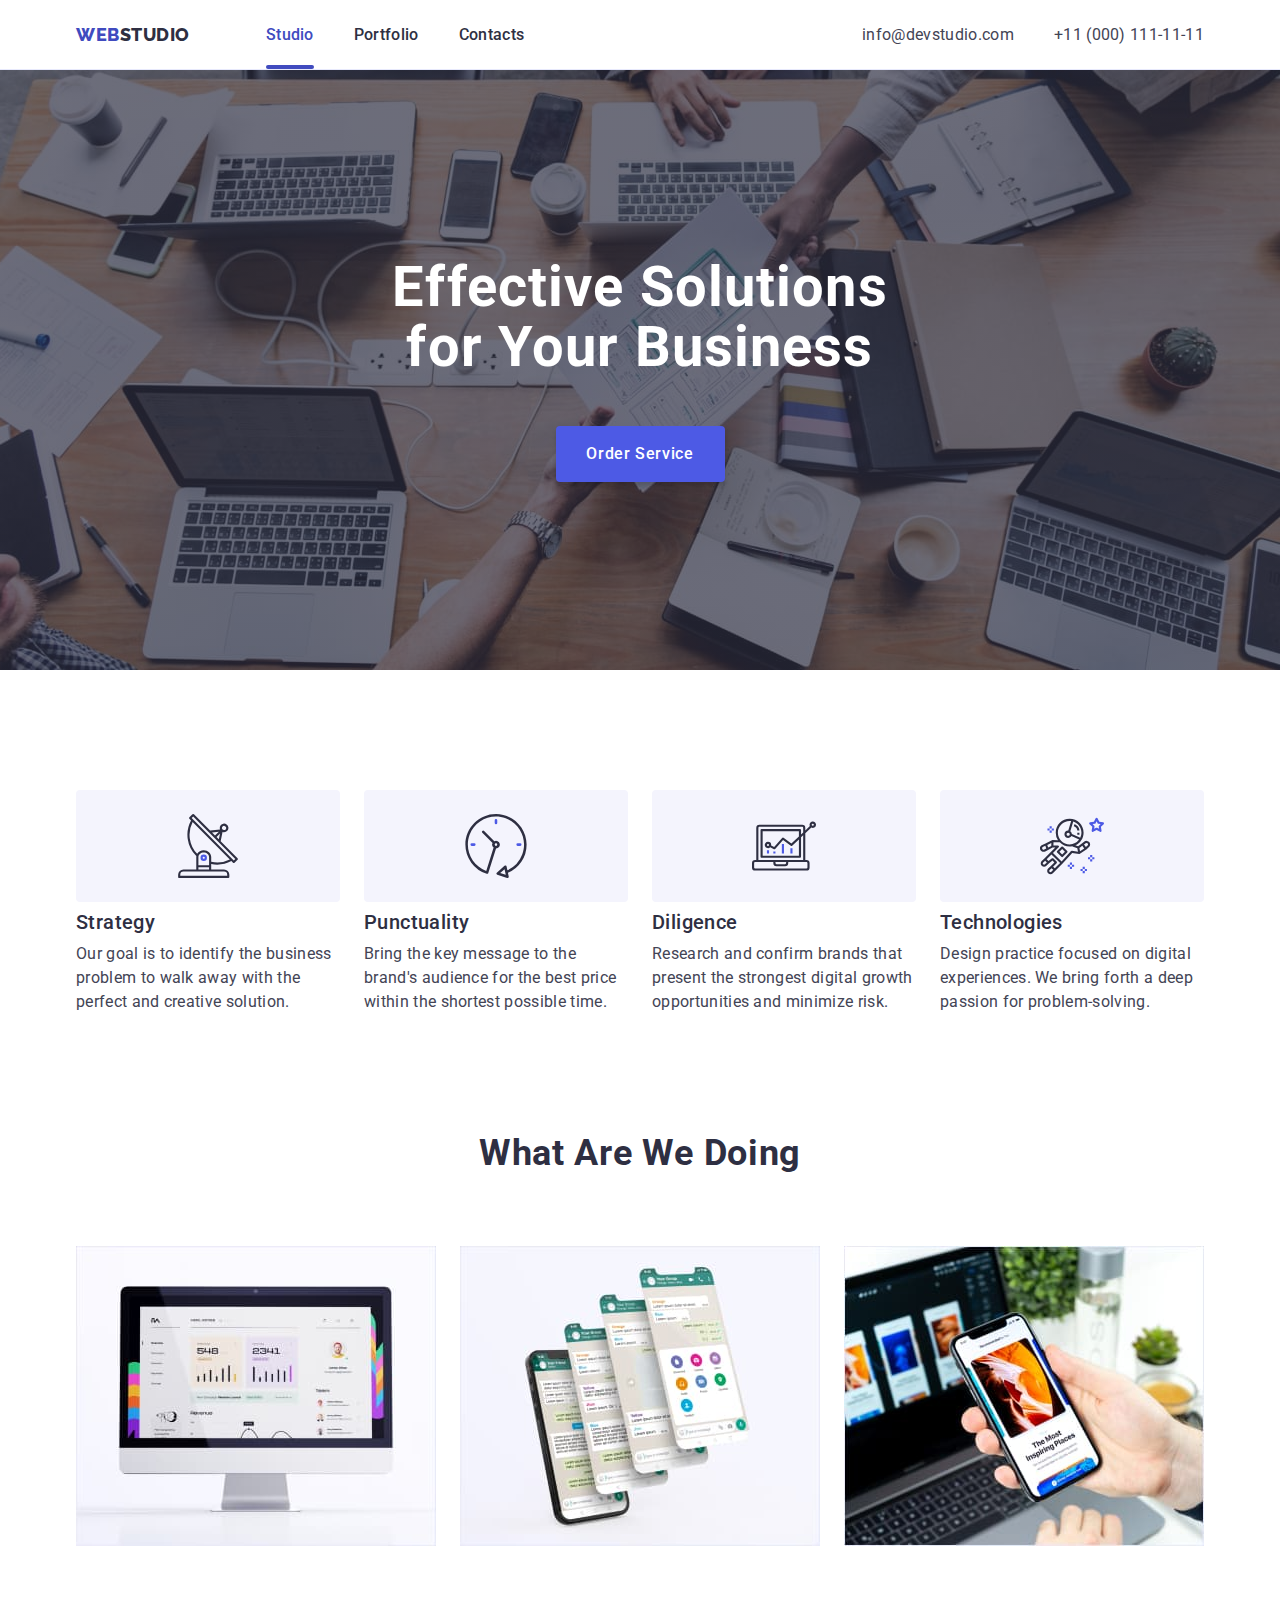
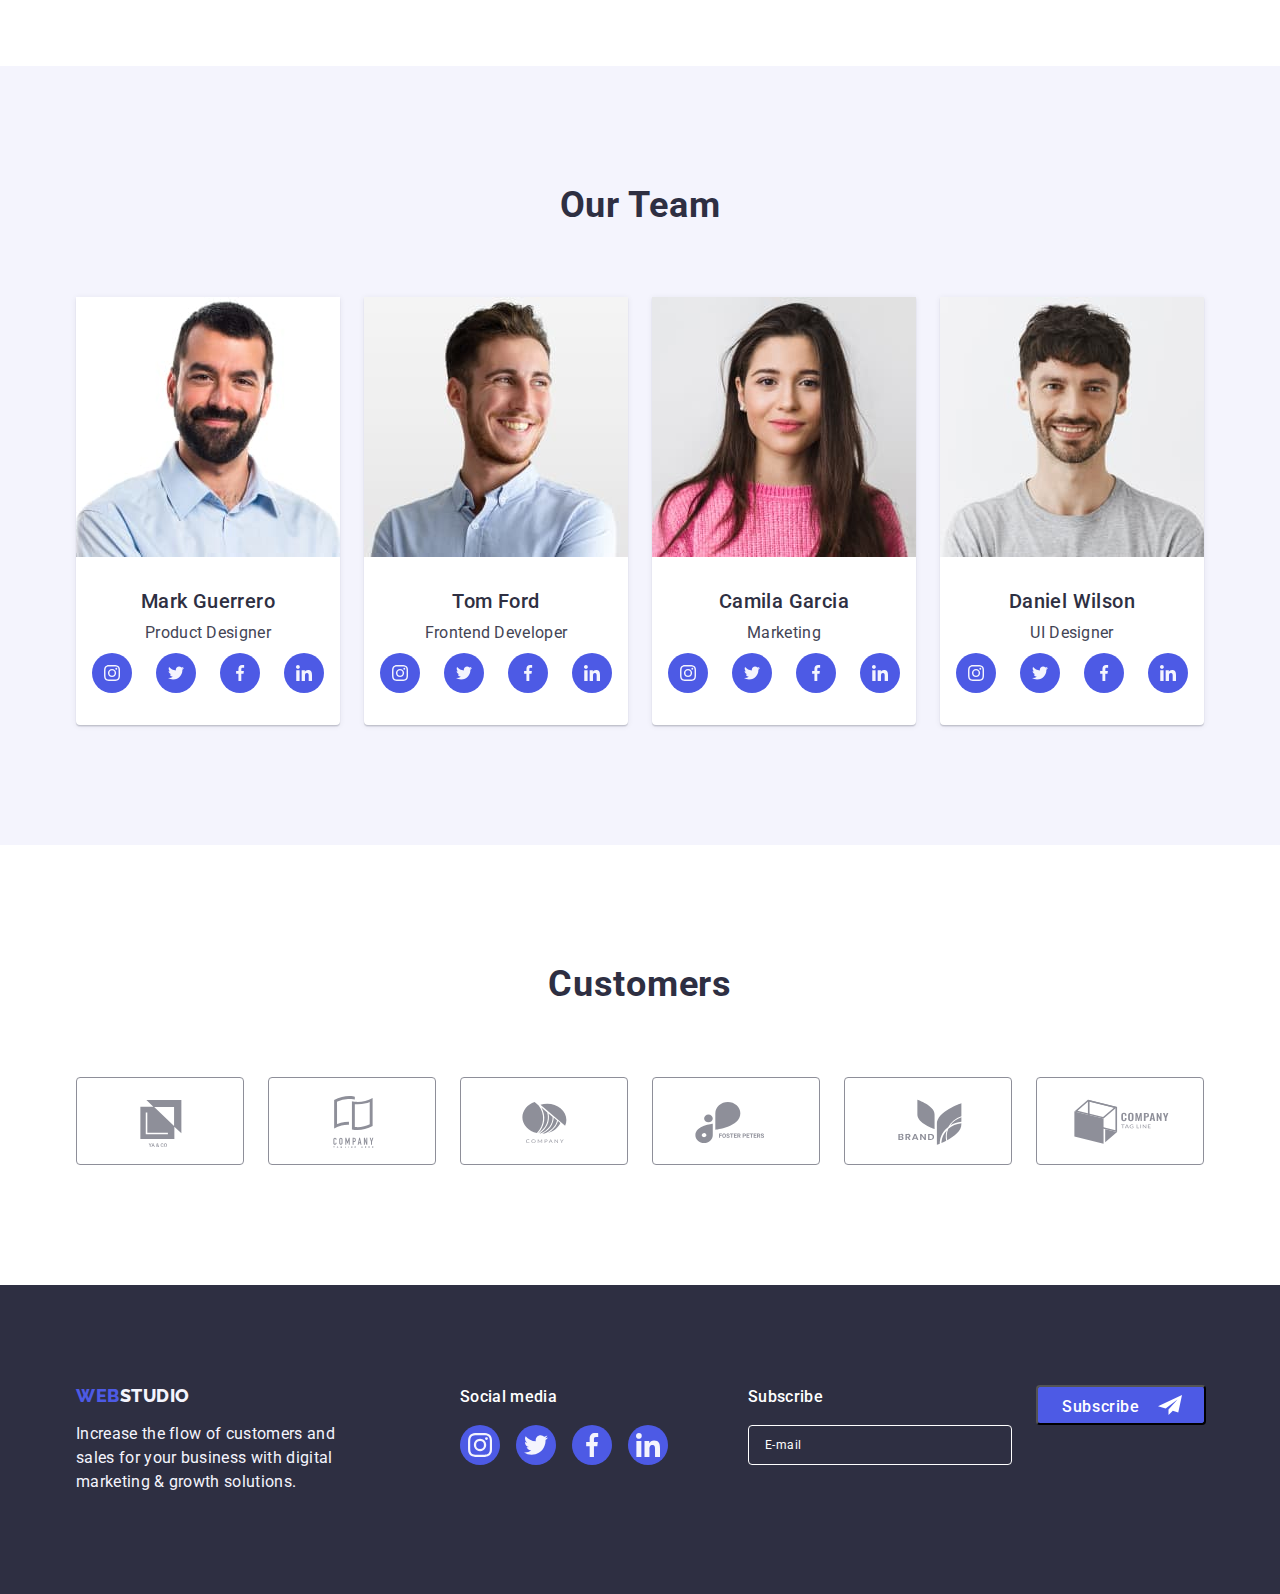
==== index.html @ 22416937 "first" ====
<!DOCTYPE html>
<html lang="en">
  <head>
    <meta charset="UTF-8" />
    <meta http-equiv="X-UA-Compatible" content="IE=edge" />
    <meta name="viewport" content="width=device-width, initial-scale=1.0" />
    <title>WEBSTUDIO</title>
    <link rel="preconnect" href="https://fonts.googleapis.com" />
    <link rel="preconnect" href="https://fonts.gstatic.com" crossorigin />
    <link
      rel="stylesheet"
      href="https://cdnjs.cloudflare.com/ajax/libs/modern-normalize/1.1.0/modern-normalize.min.css"
    />
    <link
      href="https://fonts.googleapis.com/css2?family=Raleway:wght@800&family=Roboto:wght@400;500;700&display=swap"
      rel="stylesheet"
    />
    <link rel="stylesheet" href="./css/styles.css" />
  </head>

  <body>
    <!--------- ХЕДЕР------- -->
    <header class="page-header">
      <div class="container page-header-container">
        <nav class="header-nav">
          <a class="logo link" href="./index.html">Web<span class="logo-fill">Studio</span></a>

          <ul class="nav-list list">
            <li>
              <a class="link-nav link use" href="./index.html">Studio</a>
            </li>
            <li><a class="link-nav link" href="./portfolio.html">Portfolio</a></li>
            <li><a class="link-nav link" href="">Contacts</a></li>
          </ul>
        </nav>
        <address class="phone-and-mail">
          <ul class="list-adress list">
            <li>
              <a class="link-adres link" href="mailto:info@devstudio.com">info@devstudio.com</a>
            </li>
            <li><a class="link-adres link" href="tel:+110001111111">+11 (000) 111-11-11</a></li>
          </ul>
        </address>
      </div>
    </header>
    <!--------- МЕІН------- -->
    <main>
      <!--------- SECTION-1------- -->
      <section class="section-one">
        <div class="container section-one-container">
          <h1 class="name-of-page">Effective Solutions for Your Business</h1>
          <button class="order-servise-btn" type="button" data-modal-open>Order Service</button>
        </div>
      </section>
      <!--------- SECTION-2------- -->
      <section class="section section-two">
        <div class="container section-two-container">
          <h2 class="visually-hidden">Description</h2>
          <ul class="description-list list">
            <li class="description-list-item">
              <div class="icon-bakcround">
                <svg class="icon" width="64" height="64">
                  <use href="./images/icons.svg#icon-antenna"></use>
                </svg>
              </div>
              <h3 class="description-name">Strategy</h3>
              <p class="description-name-p">
                Our goal is to identify the business problem to walk away with the perfect and
                creative solution.
              </p>
            </li>
            <li class="description-list-item">
              <div class="icon-bakcround">
                <svg class="icon" width="64" height="64">
                  <use href="./images/icons.svg#icon-clock"></use>
                </svg>
              </div>
              <h3 class="description-name">Punctuality</h3>
              <p class="description-name-p">
                Bring the key message to the brand's audience for the best price within the shortest
                possible time.
              </p>
            </li>
            <li class="description-list-item">
              <div class="icon-bakcround">
                <svg class="icon" width="64" height="64">
                  <use href="./images/icons.svg#icon-diagram"></use>
                </svg>
              </div>
              <h3 class="description-name">Diligence</h3>
              <p class="description-name-p">
                Research and confirm brands that present the strongest digital growth opportunities
                and minimize risk.
              </p>
            </li>
            <li class="description-list-item">
              <div class="icon-bakcround">
                <svg class="icon" width="64" height="64">
                  <use href="./images/icons.svg#icon-astronaut"></use>
                </svg>
              </div>
              <h3 class="description-name">Technologies</h3>
              <p class="description-name-p">
                Design practice focused on digital experiences. We bring forth a deep passion for
                problem-solving.
              </p>
            </li>
          </ul>
        </div>
      </section>
      <!--------- SECTION-3------- -->
      <section class="section-three">
        <div class="container section-three-container">
          <h2 class="name-section">What are we doing</h2>
          <ul class="doing-list list">
            <li class="doing-list-item">
              <img
                src="./images/img_section2/macbook.jpg"
                alt="macbook with diagram"
                width="360"
                height="300"
              />
            </li>
            <li class="doing-list-item">
              <img
                src="./images/img_section2/screens.jpg"
                alt="many screens of phone"
                width="360"
                height="300"
              />
            </li>
            <li class="doing-list-item">
              <img
                src="./images/img_section2/phone_notebook.jpg"
                alt="phone_notebook"
                width="360"
                height="300"
              />
            </li>
          </ul>
        </div>
      </section>
      <!--------- SECTION-4------- -->
      <section class="section-four section">
        <div class="container section-four-container">
          <h2 class="name-section">Our Team</h2>

          <ul class="team-list list">
            <li class="name-of-team">
              <img
                class="team-photo"
                src="./images/img_section3/mark_guerrero.jpg"
                alt="photo of mark guerrero"
                width="264"
                height="260"
              />
              <div class="description-of-team">
                <h3 class="description-name">Mark Guerrero</h3>
                <p class="description-name-p job">Product Designer</p>
                <ul class="list list-soc-network">
                  <li class="social-list">
                    <a href="" class="backround-soc-icon">
                      <svg
                        class="icon-soc-network"
                        width="16"
                        height="16"
                        aria-label="instagram-icon"
                      >
                        <use href="./images/icons.svg#icon-instagram"></use>
                      </svg>
                    </a>
                  </li>
                  <li class="social-list">
                    <a href="" class="backround-soc-icon"
                      ><svg
                        class="icon-soc-network"
                        width="16"
                        height="16"
                        aria-label="twiter-icon"
                      >
                        <use href="./images/icons.svg#icon-twitter"></use>
                      </svg>
                    </a>
                  </li>
                  <li class="social-list">
                    <a href="" class="backround-soc-icon"
                      ><svg
                        class="icon-soc-network"
                        width="16"
                        height="16"
                        aria-label="facebok-icon"
                      >
                        <use href="./images/icons.svg#icon-facebook"></use>
                      </svg>
                    </a>
                  </li>
                  <li class="social-list">
                    <a href="" class="backround-soc-icon"
                      ><svg
                        class="icon-soc-network"
                        width="16"
                        height="16"
                        aria-label="linkedin-icon"
                      >
                        <use href="./images/icons.svg#icon-linkedin"></use>
                      </svg>
                    </a>
                  </li>
                </ul>
              </div>
            </li>
            <li class="name-of-team">
              <img
                class="team-photo"
                src="./images/img_section3/tom_ford.jpg"
                alt="photo of tom ford"
                width="264"
                height="260"
              />
              <div class="description-of-team">
                <h3 class="description-name">Tom Ford</h3>
                <p class="description-name-p job">Frontend Developer</p>
                <ul class="list list-soc-network">
                  <li class="social-list">
                    <a href="" class="backround-soc-icon">
                      <svg
                        class="icon-soc-network"
                        width="16"
                        height="16"
                        aria-label="instagram-icon"
                      >
                        <use href="./images/icons.svg#icon-instagram"></use>
                      </svg>
                    </a>
                  </li>
                  <li class="social-list">
                    <a href="" class="backround-soc-icon"
                      ><svg
                        class="icon-soc-network"
                        width="16"
                        height="16"
                        aria-label="twiter-icon"
                      >
                        <use href="./images/icons.svg#icon-twitter"></use>
                      </svg>
                    </a>
                  </li>
                  <li class="social-list">
                    <a href="" class="backround-soc-icon"
                      ><svg
                        class="icon-soc-network"
                        width="16"
                        height="16"
                        aria-label="facebok-icon"
                      >
                        <use href="./images/icons.svg#icon-facebook"></use>
                      </svg>
                    </a>
                  </li>
                  <li class="social-list">
                    <a href="" class="backround-soc-icon"
                      ><svg
                        class="icon-soc-network"
                        width="16"
                        height="16"
                        aria-label="linkedin-icon"
                      >
                        <use href="./images/icons.svg#icon-linkedin"></use>
                      </svg>
                    </a>
                  </li>
                </ul>
              </div>
            </li>
            <li class="name-of-team">
              <img
                class="team-photo"
                src="./images/img_section3/camila_garcia.jpg"
                alt="photo of camila garcia"
                width="264"
                height="260"
              />
              <div class="description-of-team">
                <h3 class="description-name">Camila Garcia</h3>
                <p class="description-name-p job">Marketing</p>
                <ul class="list list-soc-network">
                  <li class="social-list">
                    <a href="" class="backround-soc-icon">
                      <svg
                        class="icon-soc-network"
                        width="16"
                        height="16"
                        aria-label="instagram-icon"
                      >
                        <use href="./images/icons.svg#icon-instagram"></use>
                      </svg>
                    </a>
                  </li>
                  <li class="social-list">
                    <a href="" class="backround-soc-icon"
                      ><svg
                        class="icon-soc-network"
                        width="16"
                        height="16"
                        aria-label="twiter-icon"
                      >
                        <use href="./images/icons.svg#icon-twitter"></use>
                      </svg>
                    </a>
                  </li>
                  <li class="social-list">
                    <a href="" class="backround-soc-icon"
                      ><svg
                        class="icon-soc-network"
                        width="16"
                        height="16"
                        aria-label="facebok-icon"
                      >
                        <use href="./images/icons.svg#icon-facebook"></use>
                      </svg>
                    </a>
                  </li>
                  <li class="social-list">
                    <a href="" class="backround-soc-icon"
                      ><svg
                        class="icon-soc-network"
                        width="16"
                        height="16"
                        aria-label="linkedin-icon"
                      >
                        <use href="./images/icons.svg#icon-linkedin"></use>
                      </svg>
                    </a>
                  </li>
                </ul>
              </div>
            </li>
            <li class="name-of-team">
              <img
                class="team-photo"
                src="./images/img_section3/daniel_wilson.jpg"
                alt="photo of daniel wilson"
                width="264"
                height="260"
              />
              <div class="description-of-team">
                <h3 class="description-name">Daniel Wilson</h3>
                <p class="description-name-p job">UI Designer</p>
                <ul class="list list-soc-network">
                  <li class="social-list">
                    <a href="" class="backround-soc-icon">
                      <svg
                        class="icon-soc-network"
                        width="16"
                        height="16"
                        aria-label="instagram-icon"
                      >
                        <use href="./images/icons.svg#icon-instagram"></use>
                      </svg>
                    </a>
                  </li>
                  <li class="social-list">
                    <a href="" class="backround-soc-icon"
                      ><svg
                        class="icon-soc-network"
                        width="16"
                        height="16"
                        aria-label="twiter-icon"
                      >
                        <use href="./images/icons.svg#icon-twitter"></use>
                      </svg>
                    </a>
                  </li>
                  <li class="social-list">
                    <a href="" class="backround-soc-icon"
                      ><svg
                        class="icon-soc-network"
                        width="16"
                        height="16"
                        aria-label="facebok-icon"
                      >
                        <use href="./images/icons.svg#icon-facebook"></use>
                      </svg>
                    </a>
                  </li>
                  <li class="social-list">
                    <a href="" class="backround-soc-icon"
                      ><svg
                        class="icon-soc-network"
                        width="16"
                        height="16"
                        aria-label="linkedin-icon"
                      >
                        <use href="./images/icons.svg#icon-linkedin"></use>
                      </svg>
                    </a>
                  </li>
                </ul>
              </div>
            </li>
          </ul>
        </div>
      </section>
      <!--------- SECTION-5------- -->
      <section class="section-five section">
        <div class="container section-five-container">
          <h2 class="name-section">Customers</h2>
          <ul class="customers-list list">
            <li class="customers-item">
              <a href="" class="customers-link">
                <svg class="customers-icon" width="104" height="56" aria-label="YACO-icon">
                  <use href="./images/icons.svg#icon-yaco"></use>
                </svg>
              </a>
            </li>
            <li class="customers-item">
              <a href="" class="customers-link">
                <svg class="customers-icon" width="104" height="56" aria-label="company-icon">
                  <use href="./images/icons.svg#icon-company"></use>
                </svg>
              </a>
            </li>
            <li class="customers-item">
              <a href="" class="customers-link">
                <svg class="customers-icon" width="104" height="56" aria-label="company-icon">
                  <use href="./images/icons.svg#icon-company-2"></use>
                </svg>
              </a>
            </li>
            <li class="customers-item">
              <a href="" class="customers-link">
                <svg class="customers-icon" width="104" height="56" aria-label="foster-peters-icon">
                  <use href="./images/icons.svg#icon-foster-peters"></use>
                </svg>
              </a>
            </li>
            <li class="customers-item">
              <a href="" class="customers-link">
                <svg class="customers-icon" width="104" height="56" aria-label="brand-icon">
                  <use href="./images/icons.svg#icon-brand"></use>
                </svg>
              </a>
            </li>
            <li class="customers-item">
              <a href="" class="customers-link">
                <svg class="customers-icon" width="104" height="56" aria-label="company-icon">
                  <use href="./images/icons.svg#icon-company-3"></use>
                </svg>
              </a>
            </li>
          </ul>
        </div>
      </section>
    </main>
    <!--------- FOOTER------- -->
    <footer class="decorate-footer">
      <div class="container container-footer">
        <div class="Paragraph-logo">
          <a class="logo-white link" href="./index.html"
            >Web<span class="logo-fill-white">Studio</span></a
          >

          <p class="description-name-p-light">
            Increase the flow of customers and sales for your business with digital marketing &
            growth solutions.
          </p>
        </div>
        <div class="social-media">
          <p class="description-name-p-light-soc">Social media</p>
          <ul class="list-soc-network-footer list">
            <li class="social-list-footer">
              <a href="" class="backround-soc-icon-footer">
                <svg
                  class="icon-soc-network-footer"
                  width="24"
                  height="24"
                  aria-label="instagram-icon"
                >
                  <use href="./images/icons.svg#icon-instagram"></use>
                </svg>
              </a>
            </li>
            <li class="social-list-footer">
              <a href="" class="backround-soc-icon-footer"
                ><svg
                  class="icon-soc-network-footer"
                  width="24"
                  height="24"
                  aria-label="twiter-icon"
                >
                  <use href="./images/icons.svg#icon-twitter"></use>
                </svg>
              </a>
            </li>
            <li class="social-list-footer">
              <a href="" class="backround-soc-icon-footer"
                ><svg
                  class="icon-soc-network-footer"
                  width="24"
                  height="24"
                  aria-label="facebok-icon"
                >
                  <use href="./images/icons.svg#icon-facebook"></use>
                </svg>
              </a>
            </li>
            <li class="social-list-footer">
              <a href="" class="backround-soc-icon-footer"
                ><svg
                  class="icon-soc-network-footer"
                  width="24"
                  height="24"
                  aria-label="linkedin-icon"
                >
                  <use href="./images/icons.svg#icon-linkedin"></use>
                </svg>
              </a>
            </li>
          </ul>
        </div>
        <form class="footer-form">
          <label class="footer-form-label">
            <span class="footer-form-desc">Subscribe</span>
            <input
              class="footer-form-input"
              type="email"
              name="email"
              placeholder="E-mail"
              required
            />
          </label>
          <div class="button-footer-icon-wrapper">
            <button class="footer-form-button">Subscribe</button>
            <svg class="icon-footer-button" width="24" height="24">
              <use href="./images/icons.svg#icon-telegram"></use>
            </svg>
          </div>
        </form>
      </div>
    </footer>
    <!--------- MODAL------- -->
    <div class="backdrop is-hidden" data-modal>
      <div class="modal">
        <button type="button" class="modal-close-btn" data-modal-close>
          <svg class="modal-close-icon" width="8" height="8">
            <use href="./images/icons.svg#icon-close-i"></use>
          </svg>
        </button>
        <form class="modal-contact-form">
          <fieldset class="modal-fieldset">
            <legend class="name-of-modal">Leave your contacts and we will call you back</legend>
            <label class="contact-form-field-wrapper">
              <span class="contact-form-field-desc">Name</span>
              <span class="contact-form-input-wrapper">
                <input
                  class="contact-form-field-input"
                  type="text"
                  name="user_name"
                  pattern="[a-zA-Zа-яА-ЯіІїЇґҐєЄ']+"
                  required
                />
                <svg class="modal-input-icon" width="18" height="18" aria-label="person-icon">
                  <use href="./images/icons.svg#icon-person"></use>
                </svg>
              </span>
            </label>
            <label class="contact-form-field-wrapper">
              <span class="contact-form-field-desc">Phone</span>
              <span class="contact-form-input-wrapper">
                <input
                  class="contact-form-field-input"
                  type="user_tel"
                  name="tel"
                  required
                  pattern="[0-9]{3}-[0-9]{3}-[0-9]{2}-[0-9]{2}"
                  title="xxx-xxx-xx-xx"
                />
                <svg class="modal-input-icon" width="18" height="24" aria-label="phone-icon">
                  <use href="./images/icons.svg#icon-phone"></use>
                </svg>
              </span>
            </label>
            <label class="contact-form-field-wrapper">
              <span class="contact-form-field-desc">Email</span>
              <span class="contact-form-input-wrapper">
                <input class="contact-form-field-input" type="email" name="email" required />
                <svg class="modal-input-icon" width="18" height="24" aria-label="email-icon">
                  <use href="./images/icons.svg#icon-email"></use>
                </svg>
              </span>
            </label>
            <label class="contact-form-field-wrapper">
              <span class="contact-form-field-desc">Comment</span>

              <textarea
                name="user_comment"
                class="contact-form-message"
                placeholder="Text input"
              ></textarea>
            </label>
            <label class="contact-form-checkbox-wrapper">
              <input type="checkbox" class="contact-form-checkbox" name="user_policy" required />
              <svg
                class="contact-form-own-checkbox"
                width="16"
                height="16
              "
              >
                <use
                  class="contact-form-checkmark-icon"
                  href="./images/icons.svg#icon-Vector"
                ></use>
              </svg>
              <span class="privat-policy"
                >I accept the terms and conditions of the <a href="">Privacy Policy</a></span
              >
            </label>
            <button class="contact-form-submit">Send</button>
          </fieldset>
        </form>
      </div>
    </div>
    <script src="./js/modal.js"></script>
  </body>
</html>
---- css/styles.css ----
:root {
  --text-fill-color: #2e2f42;
  --background-color: #2e2f42;
  --background-img-color: #e7e9fc;
  --text-fill-color-slate: #434455;
  --logo-fill-color: #4d5ae5;
  --backround-white-color: #ffffff;
  --focus-nav-ccolor: #404bbf;
  --backround-section-color: #f4f4fd;
  --border-btn-color: #e7e9fc;
  --icons-customers-color: #8e8f99;
  --transition-duration-and-func: 250ms cubic-bezier(0.4, 0, 0.2, 1);
}
/*Загальні властивості*/
body {
  font-family: 'Roboto', sans-serif;
  color: var(--text-fill-color-slate);
  background-color: var(--backround-white-color);
}
.list {
  list-style: none;
}

.link {
  text-decoration: none;
}

button {
  cursor: pointer;
}
h1,
h2,
h3,
h4,
p {
  margin-top: 0;
  margin-bottom: 0;
}
ul,
ol {
  margin-top: 0;
  margin-bottom: 0;
  padding-left: 0;
}
img {
  display: block;
  max-width: 100%;
  height: auto;
}

.container {
  width: 1158px;
  margin: 0 auto;
  padding: 0 15px;
}
.section {
  padding-top: 120px;
  padding-bottom: 120px;
}
/*Хедер*/

.page-header {
  border-bottom: 1px solid var(--background-img-color);
  box-shadow: 0px 2px 1px rgba(46, 47, 66, 0.08), 0px 1px 1px rgba(46, 47, 66, 0.16),
    0px 1px 6px rgba(46, 47, 66, 0.08);
}
.page-header-container {
  display: flex;
  align-items: center;
}
.list-adress {
  display: flex;
  gap: 40px;
}
.header-nav {
  display: flex;
  align-items: center;
}
.nav-list {
  display: flex;
  gap: 40px;
}
.logo-fill {
  color: var(--text-fill-color);
}
.logo {
  text-decoration: none;
  font-family: 'Raleway', sans-serif;
  font-weight: 800;
  font-size: 18px;
  line-height: 1.17;
  letter-spacing: 0.03em;
  text-transform: uppercase;
  color: #404bbf;
  margin-right: 76px;
  padding-top: 24px;
  padding-bottom: 24px;
}
.link-nav {
  position: relative;
  font-style: normal;
  font-weight: 500;
  font-size: 16px;
  line-height: 1.5;
  letter-spacing: 0.02em;
  color: var(--text-fill-color);
  padding: 24px 0;
  transition: color var(--transition-duration-and-func);
}

.link-nav:hover,
.link-nav:focus {
  color: var(--focus-nav-ccolor);

  /*text-decoration: underline;*/
}
.use {
  color: var(--focus-nav-ccolor);
}
.use::after {
  content: '';
  position: absolute;
  left: 0;
  bottom: -1px;
  display: flex;
  background-color: #404bbf;
  width: 100%;
  height: 4px;
  border-radius: 2px;
}

.link-adres {
  font-size: 16px;
  line-height: 1.5;
  letter-spacing: 0.02em;
  color: var(--text-fill-color-slate);
  transition: color var(--transition-duration-and-func);
}
.link-adres:hover,
.link-adres:focus {
  color: var(--focus-nav-ccolor);
}
.phone-and-mail {
  font-style: normal;
  margin-left: auto;
}

/*SECTION-1*/
.order-servise-btn {
  min-width: 169px;
  padding: 16px 28px;
  box-shadow: 0px 4px 4px rgba(0, 0, 0, 0.15);
  border-radius: 4px;
  font-family: 'Roboto', sans-serif;
  font-style: normal;
  font-weight: 500;
  font-size: 16px;
  line-height: 1.5;
  letter-spacing: 0.04em;
  color: var(--backround-white-color);
  background-color: var(--logo-fill-color);
  display: block;
  margin: auto;

  height: 56px;
  border: none;
  transition: background-color var(--transition-duration-and-func);
}

.section-one {
  background-image: linear-gradient(rgba(46, 47, 66, 0.7), rgba(46, 47, 66, 0.7)),
    url(../images/img_section1/people-office.jpg);
  background-size: cover;
  background-repeat: no-repeat;
  background-position: center;

  max-width: 1440px;
  margin-left: auto;
  margin-right: auto;
  height: 600px;
  background-color: var(--background-color);
  padding: 188px 0;
}
.name-of-page {
  max-width: 496px;
  height: 120px;
  font-weight: 700;
  font-size: 56px;
  line-height: 1.07;
  text-align: center;
  letter-spacing: 0.02em;
  color: var(--backround-white-color);
  margin-left: auto;
  margin-right: auto;
  margin-bottom: 48px;
}
.order-servise-btn:hover,
.order-servise-btn:focus {
  background-color: var(--focus-nav-ccolor);
}
.description-name {
  font-weight: 500;
  font-size: 20px;
  line-height: 1.2;
  letter-spacing: 0.02em;
  color: var(--text-fill-color);

  margin-bottom: 8px;
}
.description-name-p {
  font-size: 16px;
  line-height: 1.5;
  letter-spacing: 0.02em;
  color: var(--text-fill-color-slate);
}

/*SECTION-2*/
.description-list {
  display: flex;
  gap: 24px;
}
.description-list-item {
  width: calc((100% -72px) / 4);
}
.icon {
  margin: 24px 100px;
}
.icon-bakcround {
  background-color: var(--backround-section-color);
  height: 112px;
  margin-bottom: 8px;
  display: flex;
  align-items: center;
  justify-content: center;
  border-radius: 4px;
}

/*SECTION-3*/
.section-three {
  padding-bottom: 120px;
}

.doing-list {
  display: flex;
  gap: 24px;
}
.doing-list-item {
  flex-basis: calc((100% -46px) / 3);
}
.visually-hidden {
  position: absolute;
  width: 1px;
  height: 1px;
  margin: -1px;
  border: 0;
  padding: 0;
  white-space: nowrap;
  clip-path: inset(100%);
  clip: rect(0 0 0 0);
  overflow: hidden;
}

/*SECTION-4*/
.job {
  margin-bottom: 8px;
}

.team-list {
  display: flex;
  gap: 24px;
}
.section-four {
  background-color: var(--backround-section-color);
}
.name-of-team {
  background-color: var(--backround-white-color);
  flex-basis: calc((100% -72px) / 4);
  border-radius: 0px 0px 4px 4px;
  box-shadow: 0px 1px 6px rgba(46, 47, 66, 0.08), 0px 1px 1px rgba(46, 47, 66, 0.16),
    0px 2px 1px rgba(46, 47, 66, 0.08);
}

.name-section {
  font-weight: 700;
  font-size: 36px;
  line-height: 1.1;
  text-align: center;
  letter-spacing: 0.02em;
  text-transform: capitalize;
  color: var(--text-fill-color);
  margin-bottom: 72px;
}
.description-of-team {
  padding: 32px 0;
  text-align: center;
}

.description-name-p-light {
  width: 264px;
  height: 72px;
  font-size: 16px;
  line-height: 1.5;
  letter-spacing: 0.02em;
  color: var(--backround-section-color);
}
.list-soc-network {
  display: flex;
  justify-content: center;
  gap: 24px;
}
.backround-soc-icon {
  display: flex;
  justify-content: center;
  align-items: center;
  width: 100%;
  height: 100%;

  border-radius: 50%;
  background-color: var(--logo-fill-color);
  transition: background-color var(--transition-duration-and-func);
}
.social-list {
  width: 40px;
  height: 40px;
}
.backround-soc-icon:hover,
.backround-soc-icon:focus {
  background-color: var(--focus-nav-ccolor);
}
.icon-soc-network {
  fill: var(--backround-section-color);
}
/*SECTION-5*/
.customers-list {
  display: flex;
  justify-content: center;
  gap: 24px;
}
.customers-item {
  width: 168px;
  height: 88px;
}
.customers-link {
  display: flex;
  justify-content: center;
  align-items: center;
  width: 100%;
  height: 100%;
  border: 1px solid var(--icons-customers-color);
  border-radius: 4px;
  text-decoration: none;
  color: var(--icons-customers-color);
  transition: border-color var(--transition-duration-and-func),
    color var(--transition-duration-and-func);
}
.customers-icon {
  fill: currentColor;
}
.customers-link:hover,
.customers-link:focus {
  color: var(--focus-nav-ccolor);
  border: 1px solid var(--focus-nav-ccolor);
}
/*Footer*/

.decorate-footer {
  background-color: var(--background-color);
  padding: 100px 0;
}
.logo-white {
  text-decoration: none;
  font-family: 'Raleway', sans-serif;
  font-weight: 800;
  font-size: 18px;
  line-height: 1.17;
  letter-spacing: 0.03em;
  text-transform: uppercase;
  color: var(--logo-fill-color);
  display: inline-block;
  margin-bottom: 16px;
}
.logo-fill-white {
  color: var(--backround-section-color);
}
.container-footer {
  display: flex;
  align-items: baseline;
}
.description-name-p-light-soc {
  font-weight: 500;
  font-size: 16px;
  line-height: 1.5;
  letter-spacing: 0.02em;
  color: var(--backround-white-color);
  margin-bottom: 16px;
}
.list-soc-network-footer {
  display: flex;

  gap: 16px;
}
.social-media {
  margin-right: 80px;
}
.social-list-footer {
  width: 40px;
  height: 40px;
}
.backround-soc-icon-footer {
  display: flex;
  justify-content: center;
  align-items: center;
  width: 100%;
  height: 100%;
  background-color: var(--logo-fill-color);
  border-radius: 50%;
  transition: background-color var(--transition-duration-and-func);
}
.backround-soc-icon-footer:hover,
.backround-soc-icon-footer:focus {
  background-color: #31d0aa;
}
.Paragraph-logo {
  margin-right: 120px;
}
.icon-soc-network-footer {
  fill: var(--backround-section-color);
}
.footer-form {
  display: flex;
}
.footer-form-label {
  display: block;
  margin-right: 24px;
}
.footer-form-desc {
  display: block;
  font-family: 'Roboto';
  font-style: normal;
  font-weight: 500;
  font-size: 16px;
  line-height: 1.5;
  letter-spacing: 0.02em;
  color: #ffffff;
  margin-bottom: 16px;
}
.footer-form-input {
  border: 1px solid #ffffff;
  border-radius: 4px;
  background-color: transparent;
  width: 264px;
  height: 40px;
  padding: 8px 16px;
  font-family: 'Roboto';
  font-style: normal;
  font-weight: 400;
  font-size: 12px;
  line-height: 2;
  letter-spacing: 0.04em;
  color: #ffffff;
}
.footer-form-input::placeholder {
  font-family: 'Roboto';
  font-style: normal;
  font-weight: 400;
  font-size: 12px;
  line-height: 2;
  letter-spacing: 0.04em;
  color: #ffffff;
}
.footer-form-button {
  font-family: 'Roboto';
  font-style: normal;
  font-weight: 500;
  font-size: 16px;
  line-height: 1.5;
  letter-spacing: 0.04em;
  color: #ffffff;
  background-color: var(--logo-fill-color);

  padding: 8px 64px 8px 24px;
  height: 40px;
  border-radius: 4px;
}
.button-footer-icon-wrapper {
  position: relative;
}
.icon-footer-button {
  position: absolute;
  top: 8px;
  right: 24px;
}

/*Portfolio*/

.page-two-btn {
  font-family: 'Roboto', sans-serif;
  font-style: normal;
  font-weight: 500;
  font-size: 16px;
  line-height: 1.5;
  min-width: 69px;
  padding: 12px 24px;

  text-align: center;
  letter-spacing: 0.04em;
  color: var(--logo-fill-color);
  background: var(--backround-section-color);
  border: 1px solid var(--border-btn-color);
  border-radius: 4px;
  transition: color var(--transition-duration-and-func),
    background-color var(--transition-duration-and-func),
    box-shadow var(--transition-duration-and-func), border-color var(--transition-duration-and-func);
}
.page-two-btn:hover,
.page-two-btn:focus {
  color: var(--backround-white-color);
  background: var(--focus-nav-ccolor);
  box-shadow: 0px 3px 1px rgba(0, 0, 0, 0.1), 0px 2px 1px rgba(0, 0, 0, 0.08),
    0px 2px 2px rgba(0, 0, 0, 0.12);
  border: 1px solid transparent;
}

.portfolio-section-list-one {
  display: flex;
  gap: 24px;
  justify-content: center;
  flex-basis: calc((100% -96px) / 3);

  margin-bottom: 72px;
}
.portfolio-section-list-two {
  display: flex;
  justify-content: space-between;
  flex-wrap: wrap;
  column-gap: 24px;
  row-gap: 48px;
}
.description-of-cards-page-two {
  border: 1px solid var(--background-img-color);
  border-top: none;
  padding: 32px 16px;
}
.section-portfolio {
  padding: 96px 0 120px;
}
.name-of-cards {
  background-color: var(--backround-white-color);
  width: calc((100% - 48px) / 3);
  border-radius: 0px 0px 4px 4px;
}
.name-of-cards-link {
  display: block;
  transition: box-shadow var(--transition-duration-and-func);
}

.name-of-cards-link:hover,
.name-of-cards-link:focus {
  box-shadow: 0px 1px 6px rgba(46, 47, 66, 0.08), 0px 1px 1px rgba(46, 47, 66, 0.16),
    0px 2px 1px rgba(46, 47, 66, 0.08);
}
.overlay {
  position: absolute;
  top: 0;
  left: 0;
  background-color: var(--logo-fill-color);
  color: var(--backround-section-color);
  font-style: normal;
  font-weight: 400;
  font-size: 16px;
  line-height: 1.5;
  letter-spacing: 0.02em;
  padding: 40px 32px;
  width: 100%;
  height: 100%;
  overflow: auto;
  transform: translate(0px, 100%);
  transition: transform var(--transition-duration-and-func);
}
.name-of-cards-img-wrapper {
  position: relative;
  overflow: hidden;
}
.name-of-cards-link:hover .overlay,
.name-of-cards-link:focus .overlay {
  transform: translate(0px, 0px);
}
.backdrop {
  position: fixed;
  top: 0;
  left: 0;
  width: 100%;
  height: 100%;
  background-color: rgba(46, 47, 66, 0.4);
  transition: opacity var(--transition-duration-and-func),
    visibility var(--transition-duration-and-func);
}
.modal {
  position: absolute;
  top: 50%;
  left: 50%;
  transform: translate(-50%, -50%);

  width: 408px;
  min-height: 584px;
  background-color: rgba(252, 252, 252, 1);
  box-shadow: 0px 1px 1px rgba(0, 0, 0, 0.14), 0px 1px 3px rgba(0, 0, 0, 0.12),
    0px 2px 1px rgba(0, 0, 0, 0.2);
  border-radius: 4px;
  transition: transform 250ms cubic-bezier(0.4, 0, 0.2, 1);
  padding: 72px 24px 24px 24px;
}

.modal-close-btn {
  position: absolute;
  top: 24px;
  right: 24px;
  display: flex;
  align-items: center;
  justify-content: center;
  width: 24px;
  height: 24px;
  padding: 0;
  background: #e7e9fc;
  border: 1px solid rgba(0, 0, 0, 0.1);
  border-radius: 50%;
  transition: background-color 250ms cubic-bezier(0.4, 0, 0.2, 1),
    border 250ms cubic-bezier(0.4, 0, 0.2, 1);
}
.modal-close-btn:hover,
.modal-close-btn:focus {
  background-color: #404bbf;
  border: none;
  fill: #ffffff;
}

.is-hidden {
  opacity: 0;
  visibility: hidden;
  pointer-events: none;
}
.modal-close-icon {
  transition: fill 250ms cubic-bezier(0.4, 0, 0.2, 1);
}
.contact-form-field-wrapper {
  display: block;
  margin-bottom: 8px;
}
.contact-form-field-input {
  height: 40px;
  width: 100%;
  border: 1px solid rgba(46, 47, 66, 0.4);
  border-radius: 4px;
  padding-left: 38px;
}
.contact-form-field-desc {
  display: block;
  font-size: 12px;
  line-height: 1.16;
  letter-spacing: 0.01em;
  color: #8e8f99;
  margin-bottom: 4px;
  transition: border-color var(--transition-duration-and-func);
}
.modal-input-icon {
  position: absolute;
  top: 50%;
  left: 16px;
  transform: translateY(-50%);
  transition: fill var(--transition-duration-and-func);
}
.contact-form-input-wrapper {
  position: relative;
  display: block;
}
.contact-form-field-input:focus {
  outline: none;
  border-color: var(--logo-fill-color);
}
.contact-form-field-input:focus + .modal-input-icon {
  fill: var(--logo-fill-color);
}
.contact-form-message {
  width: 100%;
  height: 120px;
  resize: none;
  padding: 8px 16px;
  line-height: 1.4;
  letter-spacing: 0.04em;
  border: 1px solid rgba(46, 47, 66, 0.4);
  border-radius: 4px;
  transition: border-color var(--transition-duration-and-func);
}
.contact-form-message:focus {
  outline: none;
  border-color: var(--logo-fill-color);
}
.contact-form-message::placeholder {
  font-weight: 400;
  font-size: 12px;
  line-height: 1.16;
  letter-spacing: 0.04em;
  color: rgba(46, 47, 66, 0.4);
}
.privat-policy {
  font-family: 'Roboto';
  font-style: normal;
  font-weight: 400;
  font-size: 12px;
  line-height: 1.16;
  letter-spacing: 0.04em;
  color: #8e8f99;
}
.modal-fieldset {
  border: none;
  margin: 0;
  padding: 0;
}
.modal-contact-form {
}
.contact-form-own-checkbox {
  border: 1px solid rgba(46, 47, 66, 0.4);
  border-radius: 2px;
  padding: 4px 3px;
  cursor: pointer;
  margin-right: 8px;
}
.contact-form-checkmark-icon {
  opacity: 0;
}
.contact-form-checkbox + .contact-form-own-checkbox > .contact-form-checkmark-icon {
  opacity: 1;
}
.contact-form-checkbox {
  position: absolute;
  appearance: none;
}

.contact-form-checkbox:checked + .contact-form-own-checkbox {
  border: 1px solid #404bbf;
  background-color: #404bbf;
}
.name-of-modal {
  font-weight: 500;
  font-size: 16px;
  line-height: 1.5;
  letter-spacing: 0.02em;
  color: #2e2f42;
  margin-bottom: 16px;
  text-align: center;
}

.contact-form-checkbox-wrapper {
  display: flex;
  align-items: center;
  margin-bottom: 24px;
}
.contact-form-submit {
  min-width: 169px;
  padding: 16px 28px;
  box-shadow: 0px 4px 4px rgba(0, 0, 0, 0.15);
  border-radius: 4px;
  font-family: 'Roboto', sans-serif;
  font-style: normal;
  font-weight: 500;
  font-size: 16px;
  line-height: 1.5;
  letter-spacing: 0.04em;
  color: var(--backround-white-color);
  background-color: var(--logo-fill-color);
  display: block;
  margin: auto;

  height: 56px;
  border: none;
  transition: background-color var(--transition-duration-and-func);
}
.contact-form-submit:hover,
.contact-form-submit:focus {
  background-color: var(--focus-nav-ccolor);
}
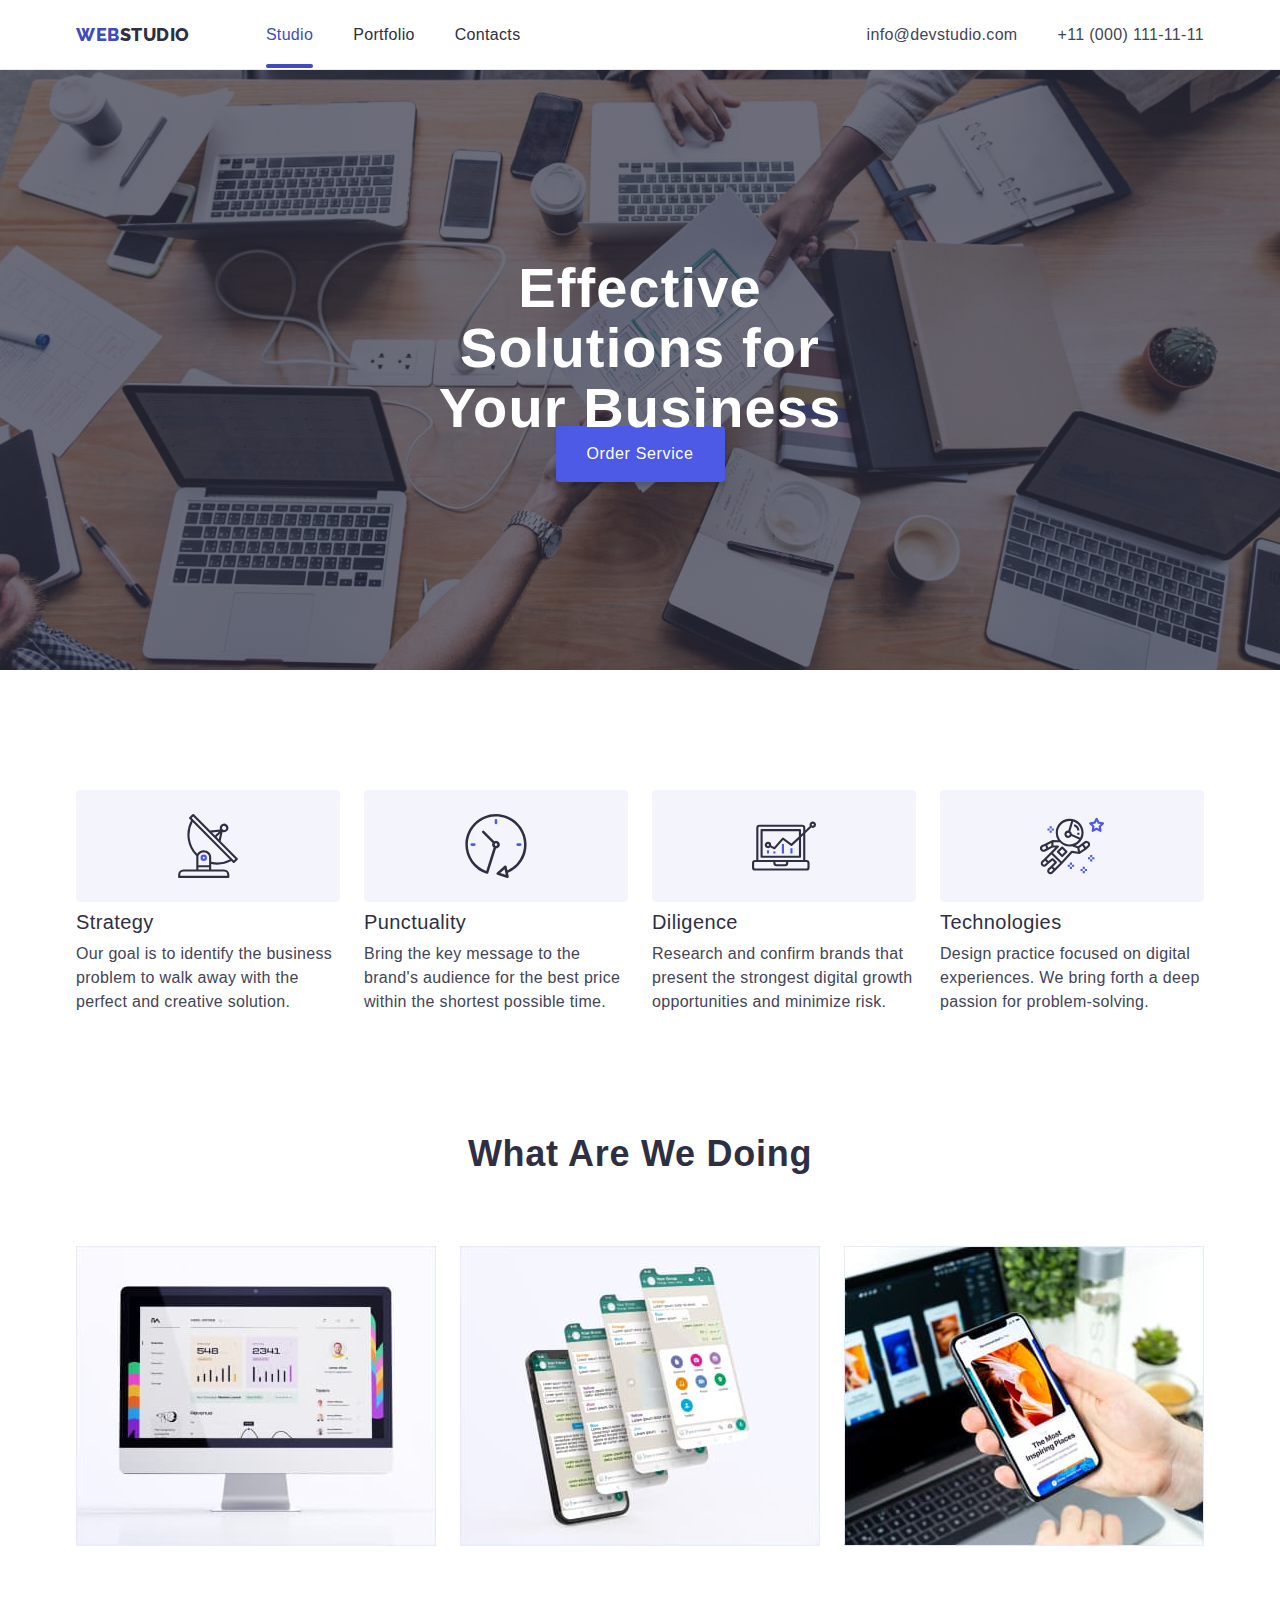
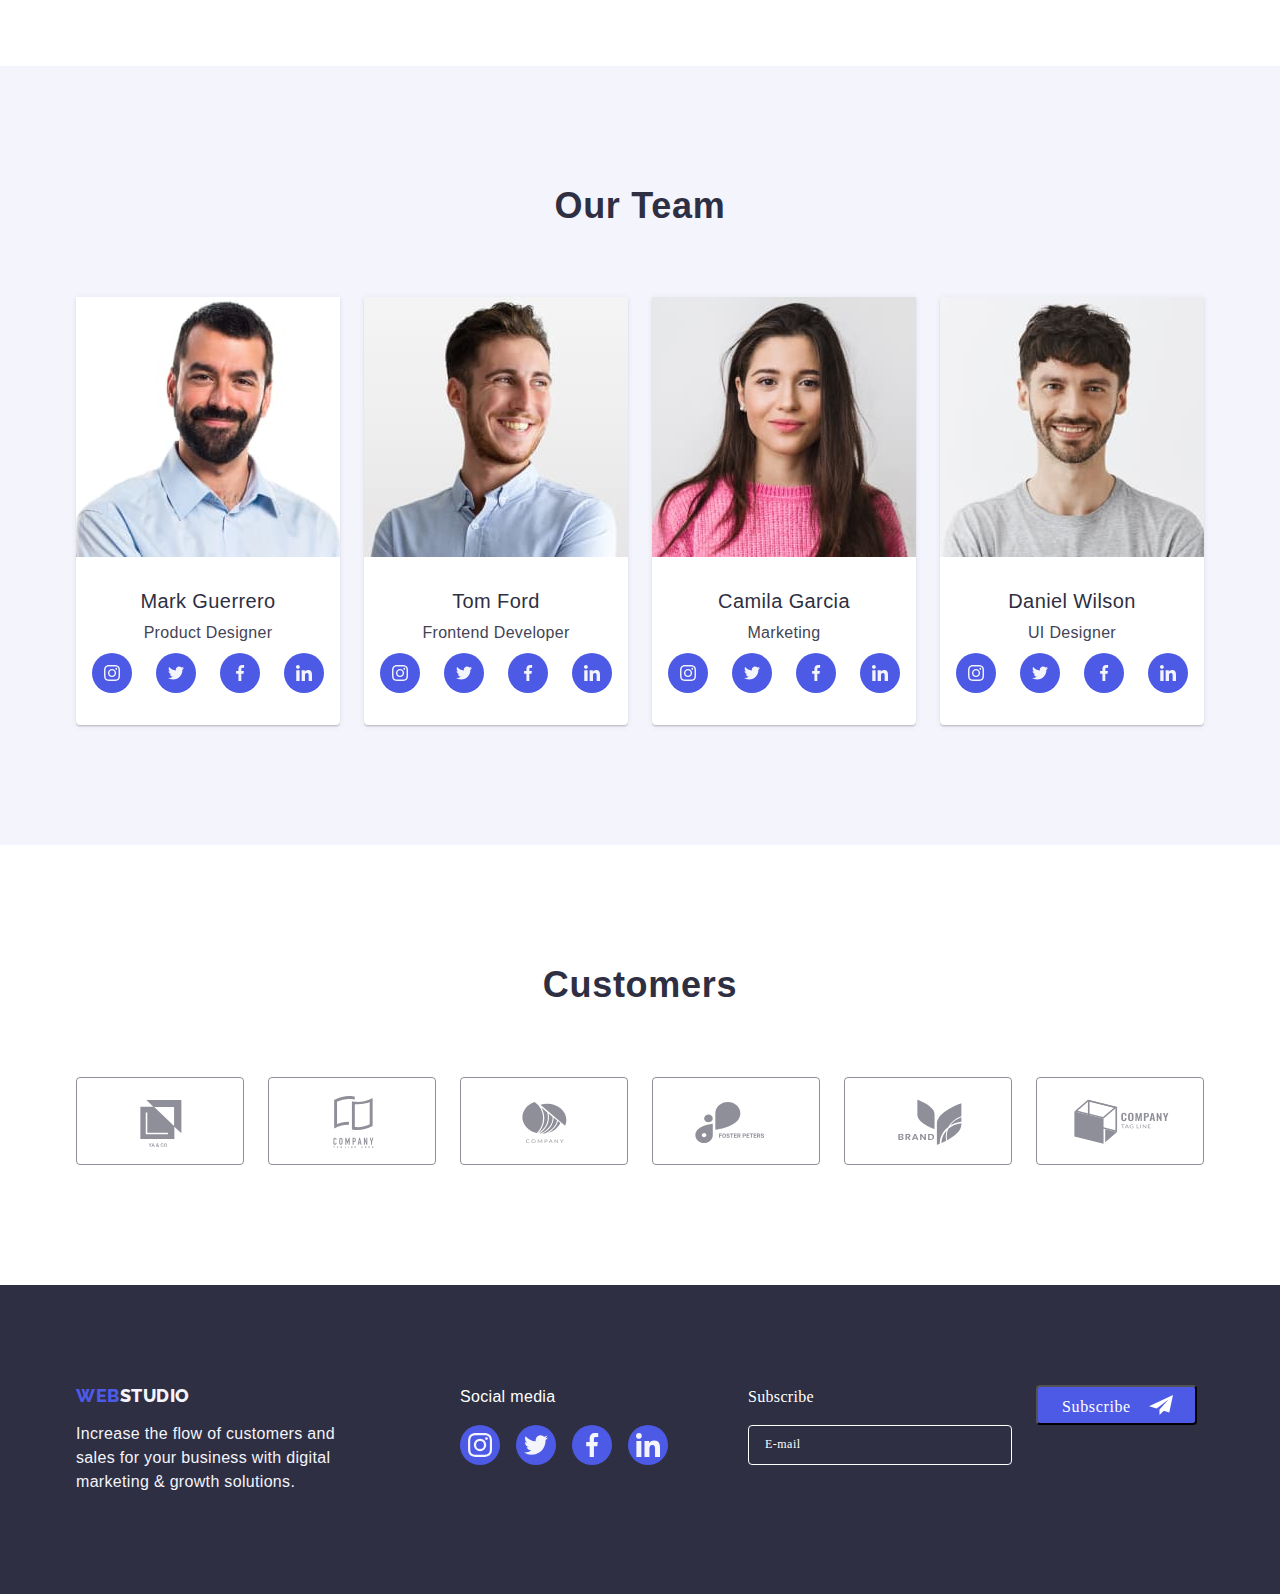
==== commit b5259951: "two" ====
--- a/index.html
+++ b/index.html
@@ -12,7 +12,7 @@
       href="https://cdnjs.cloudflare.com/ajax/libs/modern-normalize/1.1.0/modern-normalize.min.css"
     />
     <link
-      href="https://fonts.googleapis.com/css2?family=Raleway:wght@800&family=Roboto:wght@400;500;700&display=swap"
+      href="https://fonts.googleapis.com/css2?family=Raleway:wght@800&ampfamily=Roboto:wght@400;500;700&ampdisplay=swap"
       rel="stylesheet"
     />
     <link rel="stylesheet" href="./css/styles.css" />
@@ -547,8 +547,8 @@
           </svg>
         </button>
         <form class="modal-contact-form">
-          <fieldset class="modal-fieldset">
-            <legend class="name-of-modal">Leave your contacts and we will call you back</legend>
+          <div class="modal-fieldset">
+            <p class="name-of-modal">Leave your contacts and we will call you back</p>
             <label class="contact-form-field-wrapper">
               <span class="contact-form-field-desc">Name</span>
               <span class="contact-form-input-wrapper">
@@ -569,8 +569,8 @@
               <span class="contact-form-input-wrapper">
                 <input
                   class="contact-form-field-input"
-                  type="user_tel"
-                  name="tel"
+                  type="tel"
+                  name="user_tel"
                   required
                   pattern="[0-9]{3}-[0-9]{3}-[0-9]{2}-[0-9]{2}"
                   title="xxx-xxx-xx-xx"
@@ -615,8 +615,8 @@
                 >I accept the terms and conditions of the <a href="">Privacy Policy</a></span
               >
             </label>
-            <button class="contact-form-submit">Send</button>
-          </fieldset>
+          </div>
+          <button class="contact-form-submit">Send</button>
         </form>
       </div>
     </div>
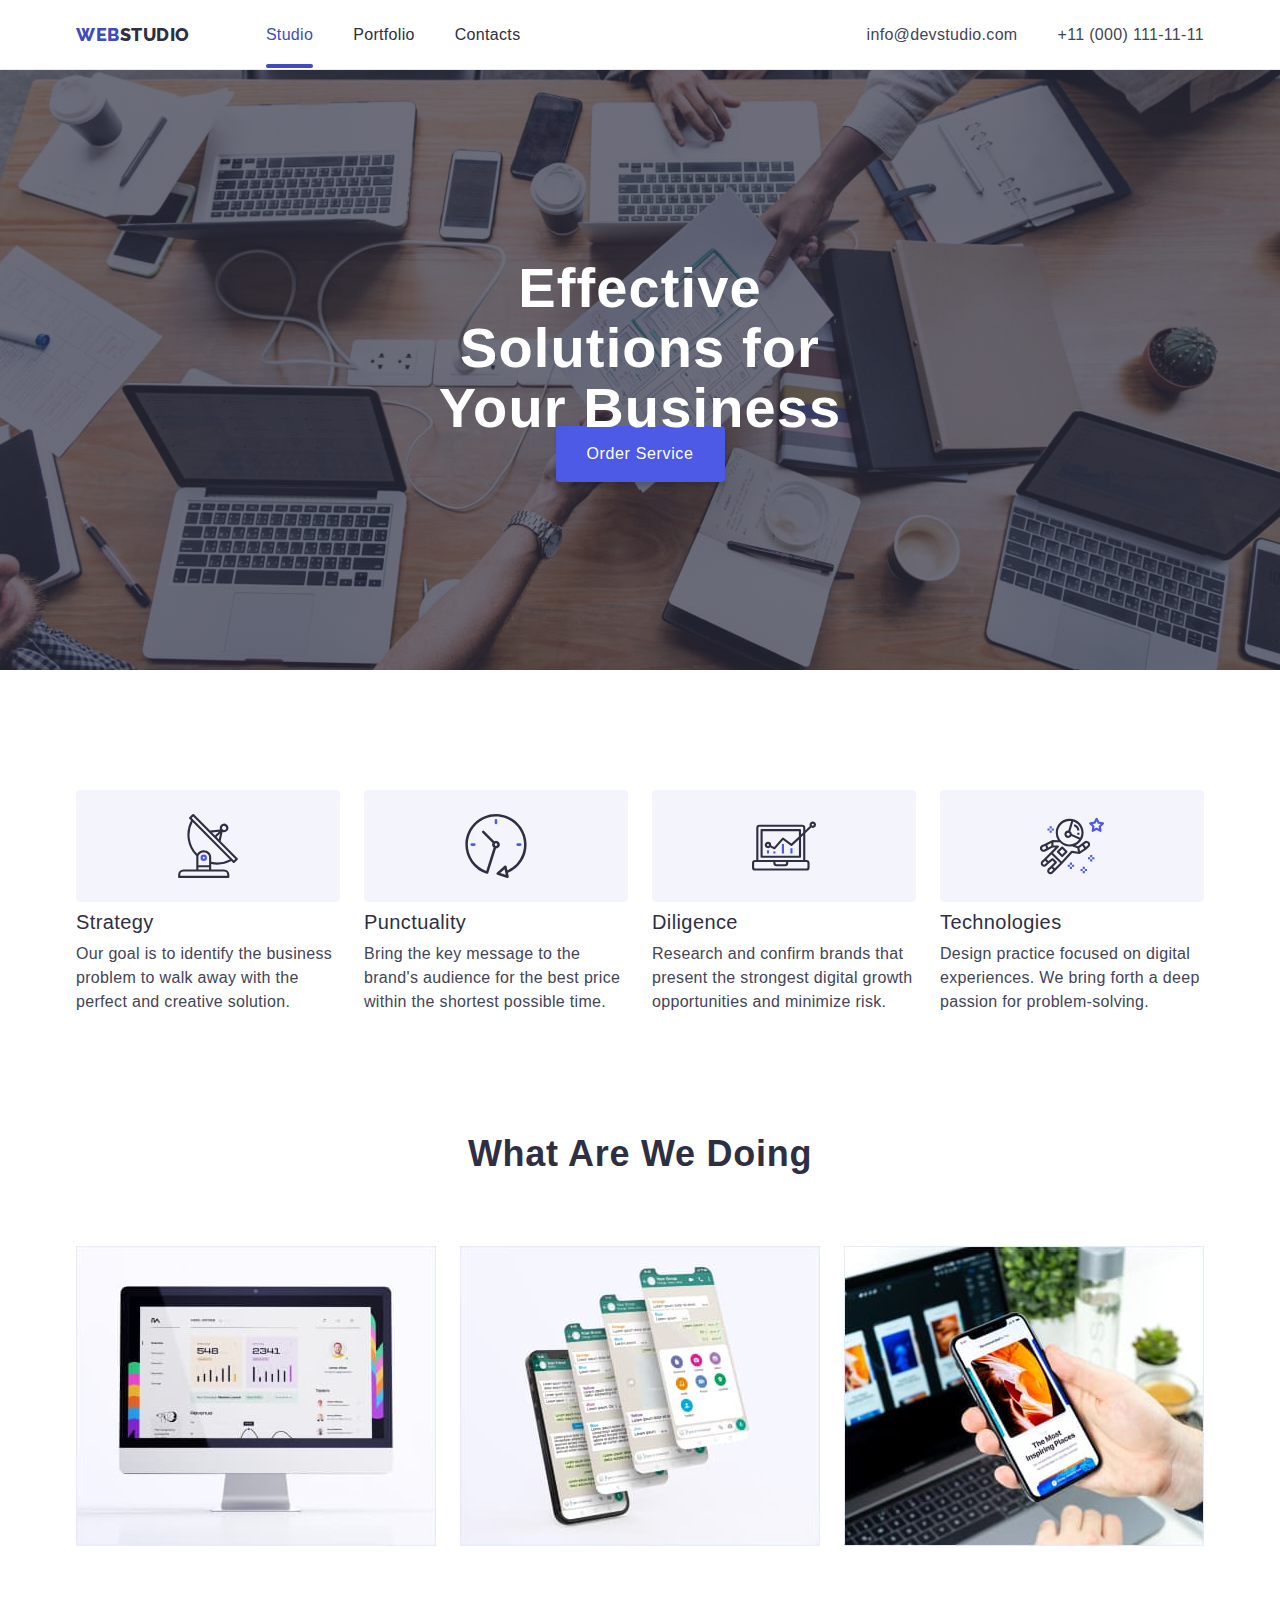
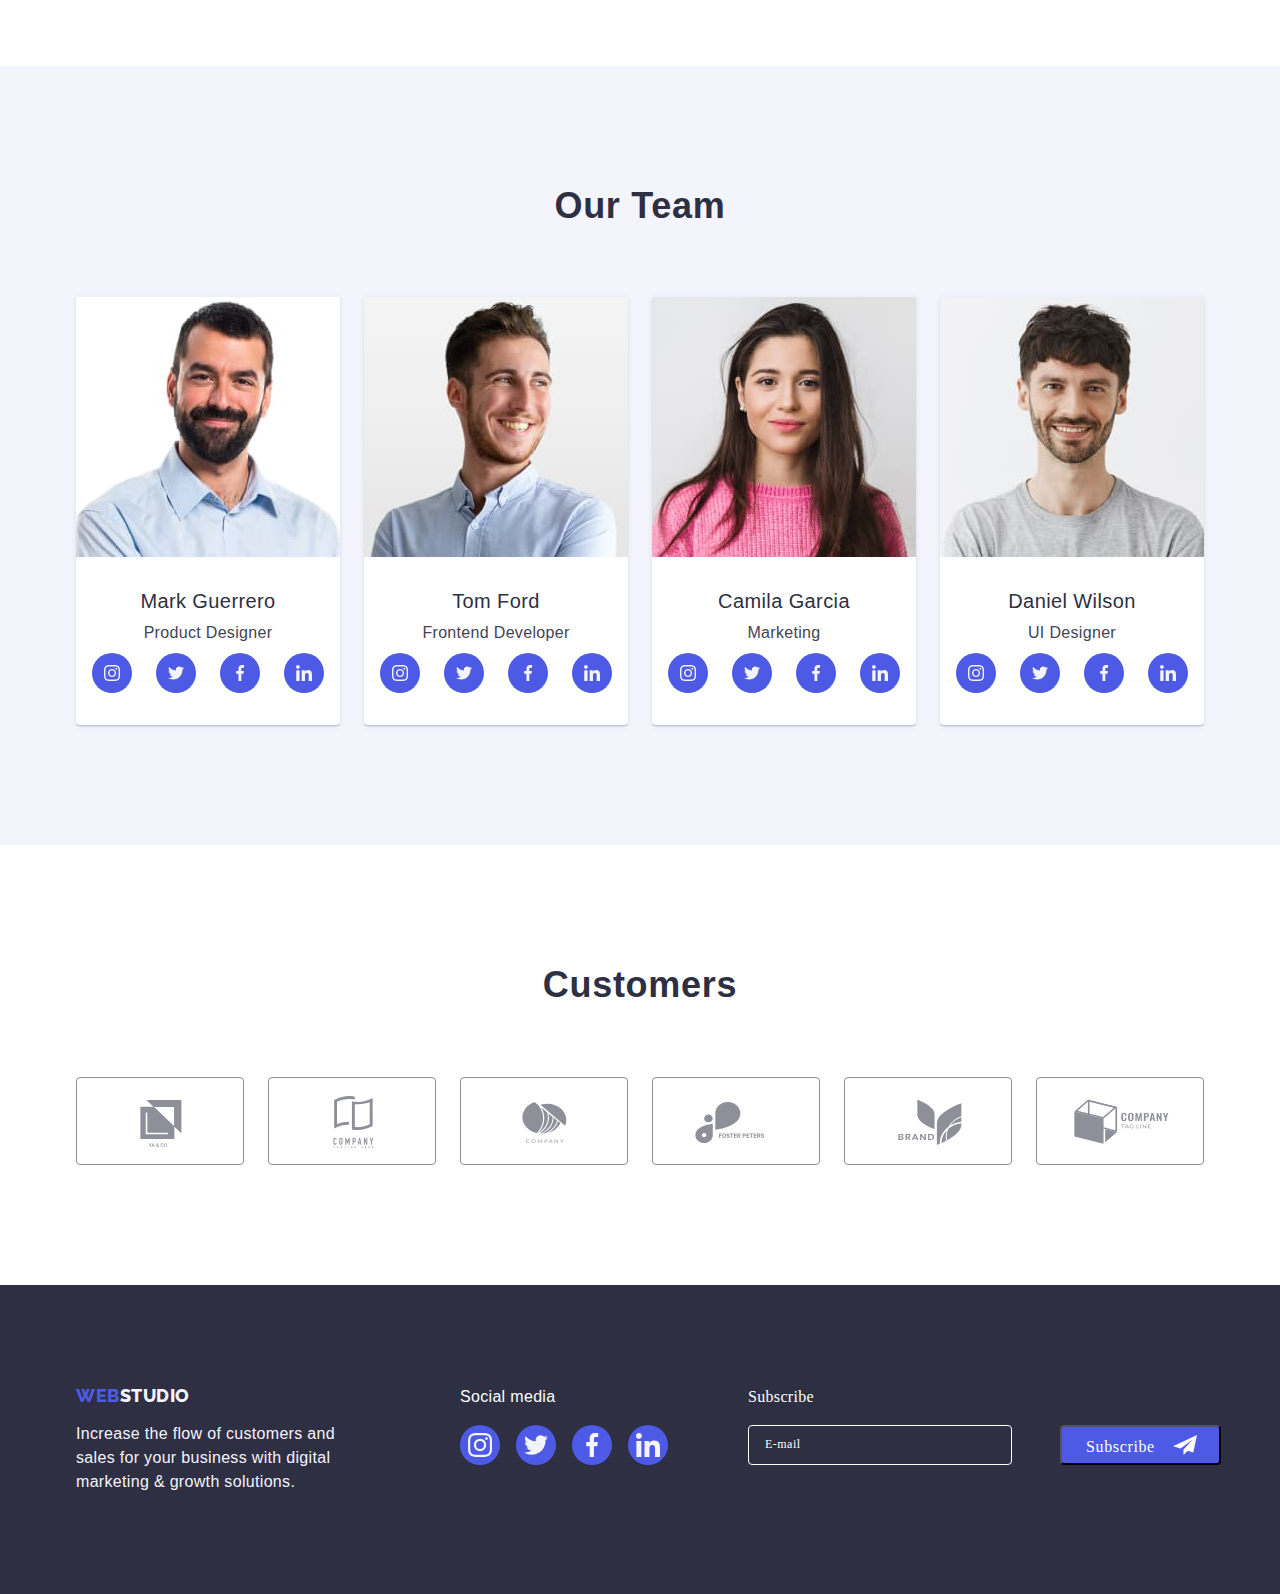
==== commit 67454322: "three" ====
--- a/index.html
+++ b/index.html
@@ -518,24 +518,26 @@
             </li>
           </ul>
         </div>
-        <form class="footer-form">
-          <label class="footer-form-label">
-            <span class="footer-form-desc">Subscribe</span>
-            <input
-              class="footer-form-input"
-              type="email"
-              name="email"
-              placeholder="E-mail"
-              required
-            />
-          </label>
-          <div class="button-footer-icon-wrapper">
-            <button class="footer-form-button">Subscribe</button>
-            <svg class="icon-footer-button" width="24" height="24">
-              <use href="./images/icons.svg#icon-telegram"></use>
-            </svg>
-          </div>
-        </form>
+        <div class="form-and-btn-footer">
+          <p class="footer-form-desc">Subscribe</p>
+          <form class="footer-form">
+            <label class="footer-form-label">
+              <input
+                class="footer-form-input"
+                type="email"
+                name="email"
+                placeholder="E-mail"
+                required
+              />
+            </label>
+            <div class="button-footer-icon-wrapper">
+              <button class="footer-form-button">Subscribe</button>
+              <svg class="icon-footer-button" width="24" height="24">
+                <use href="./images/icons.svg#icon-telegram"></use>
+              </svg>
+            </div>
+          </form>
+        </div>
       </div>
     </footer>
     <!--------- MODAL------- -->
@@ -546,9 +548,9 @@
             <use href="./images/icons.svg#icon-close-i"></use>
           </svg>
         </button>
+        <p class="name-of-modal">Leave your contacts and we will call you back</p>
         <form class="modal-contact-form">
           <div class="modal-fieldset">
-            <p class="name-of-modal">Leave your contacts and we will call you back</p>
             <label class="contact-form-field-wrapper">
               <span class="contact-form-field-desc">Name</span>
               <span class="contact-form-input-wrapper">
--- a/css/styles.css
+++ b/css/styles.css
@@ -428,13 +428,13 @@
 }
 .footer-form {
   display: flex;
+  gap: 24px;
 }
 .footer-form-label {
   display: block;
   margin-right: 24px;
 }
 .footer-form-desc {
-  display: block;
   font-family: 'Roboto';
   font-style: normal;
   font-weight: 500;
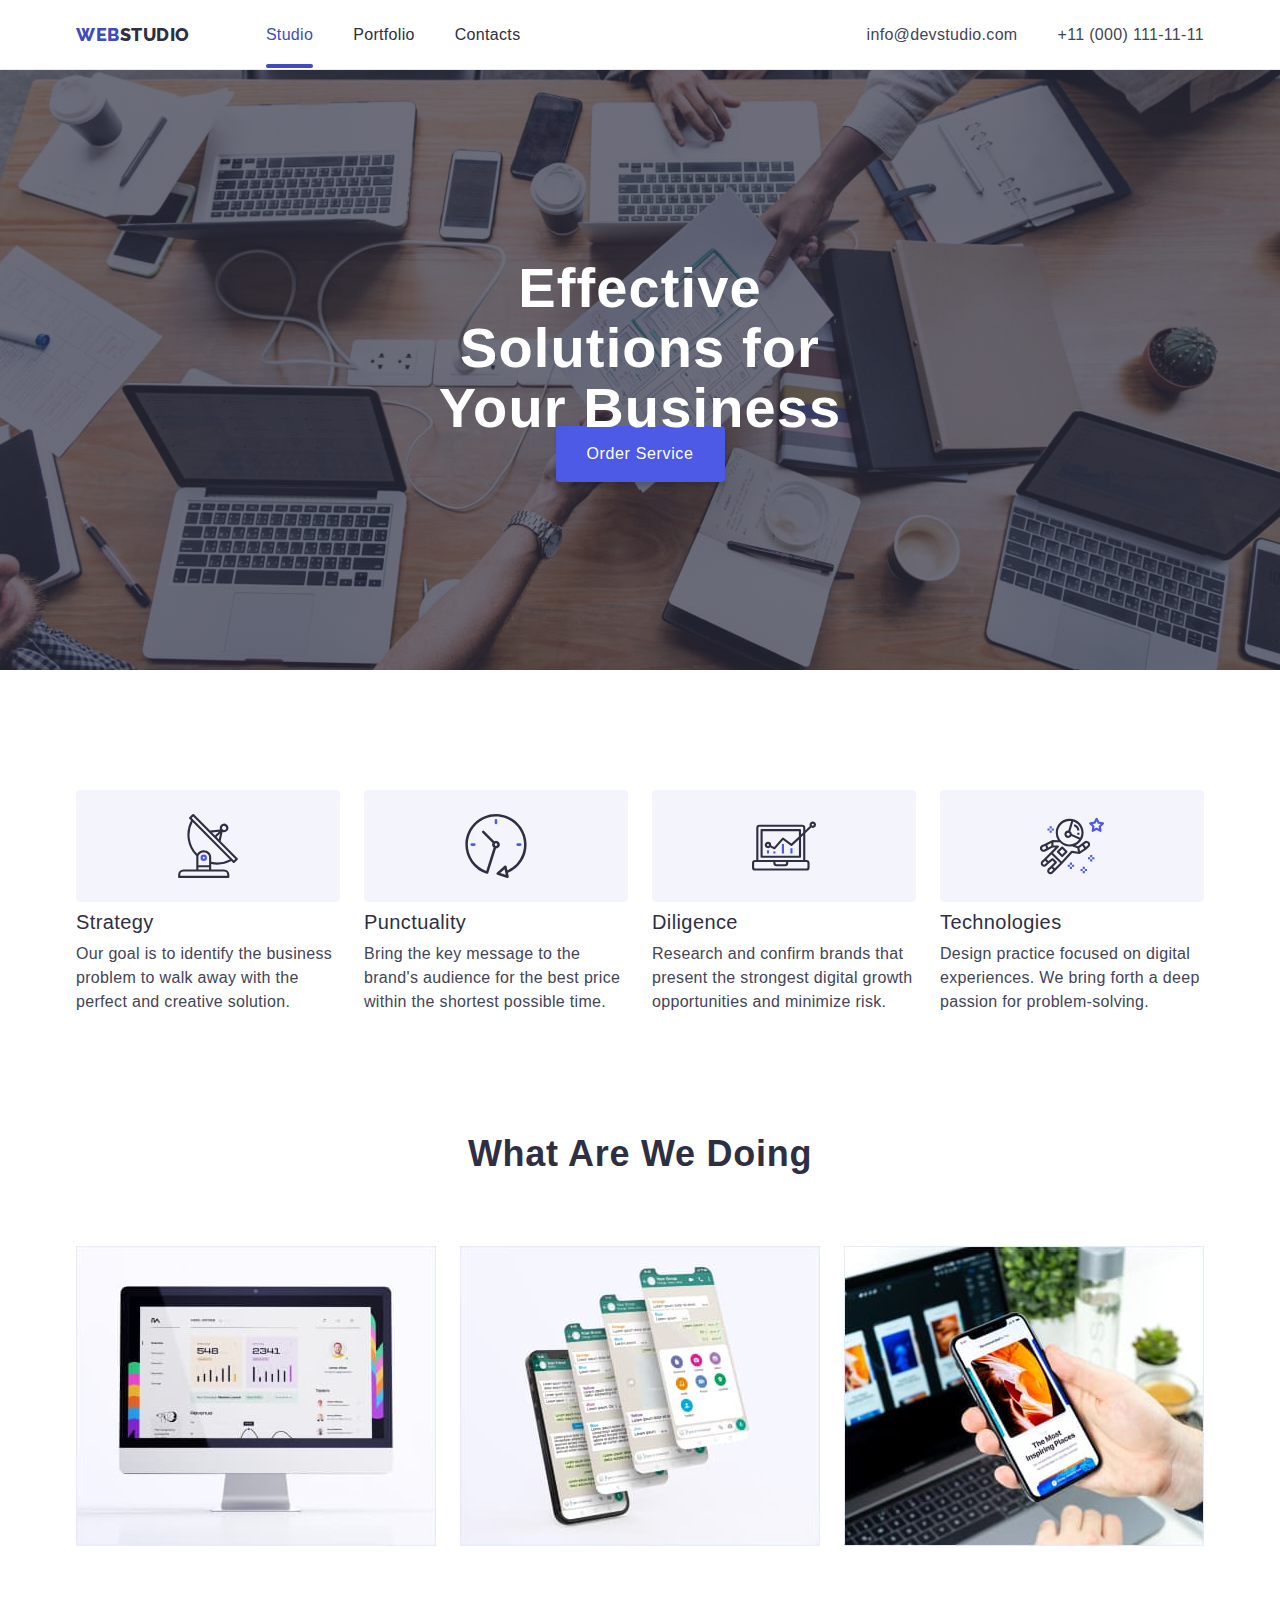
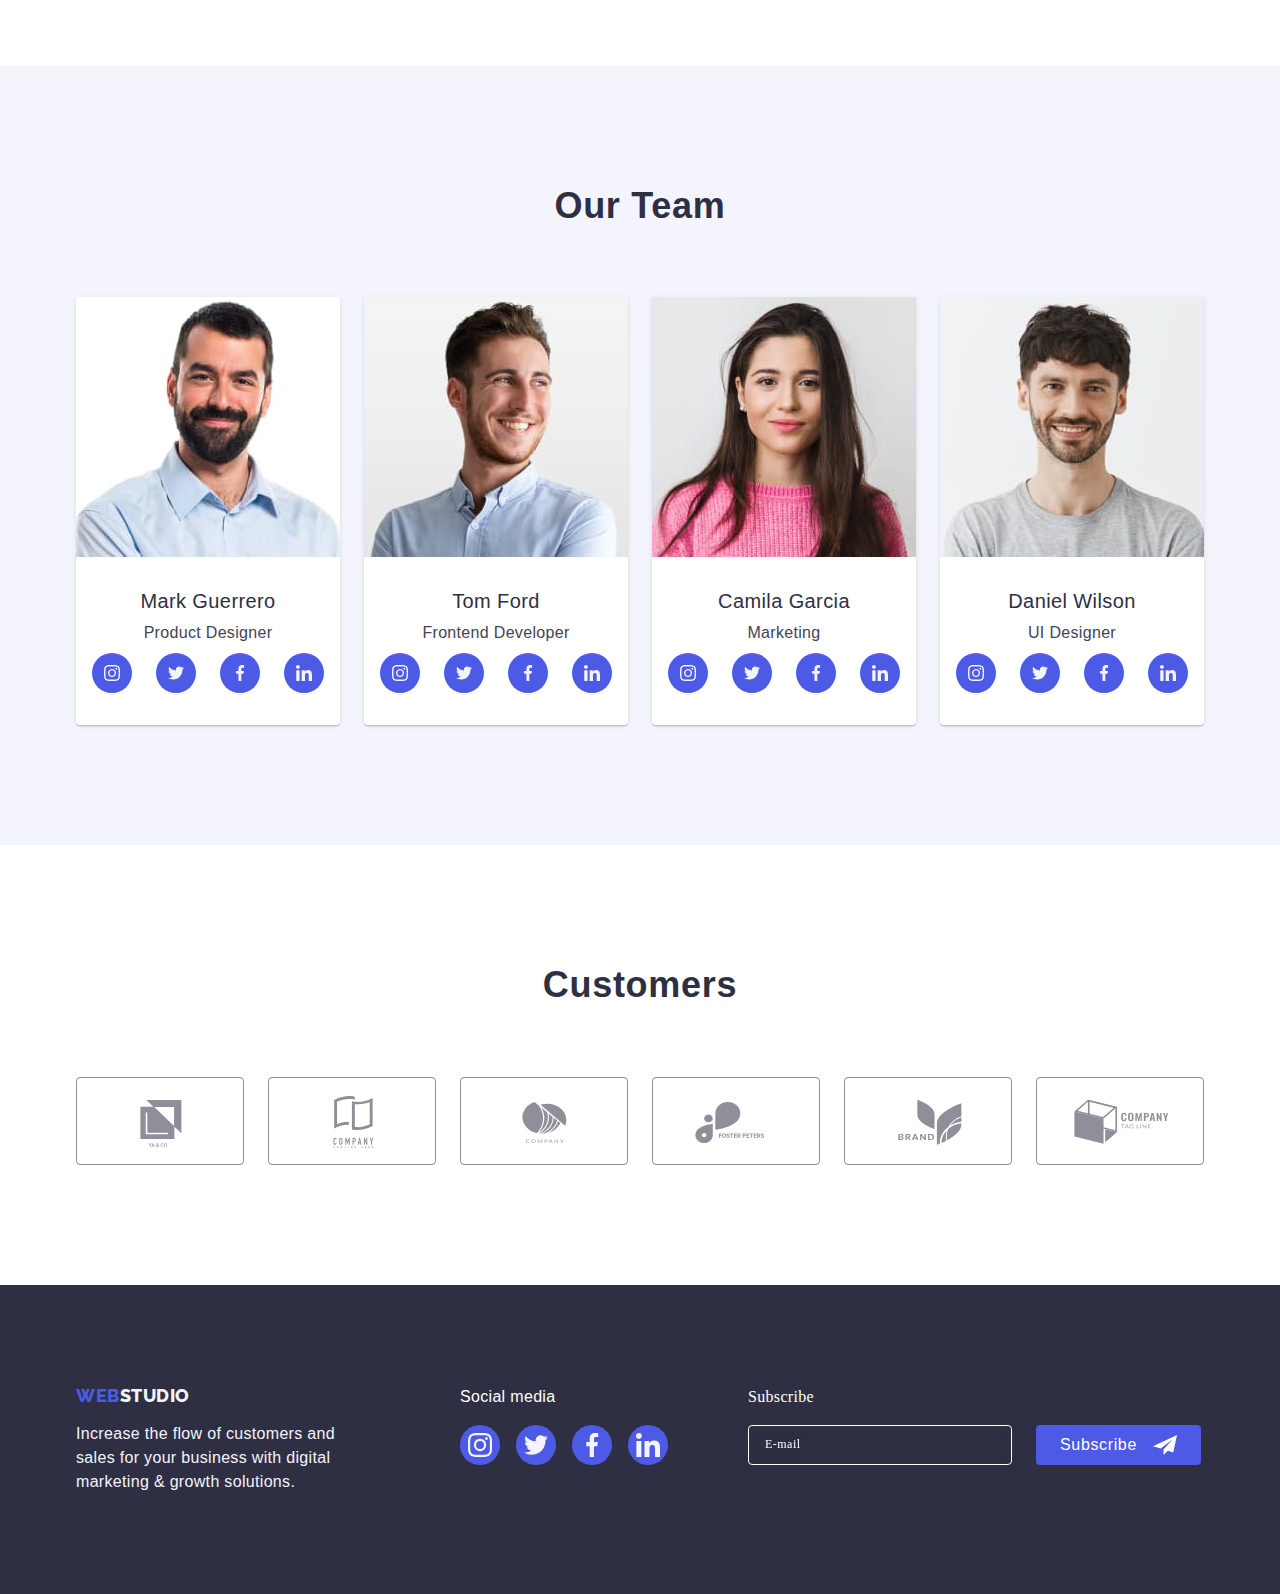
==== commit 13afebb2: "four" ====
--- a/index.html
+++ b/index.html
@@ -530,11 +530,11 @@
                 required
               />
             </label>
-            <div class="button-footer-icon-wrapper">
-              <button class="footer-form-button">Subscribe</button>
-              <svg class="icon-footer-button" width="24" height="24">
+            <!--<div class="button-footer-icon-wrapper">-->
+              <button class="footer-form-button">Subscribe<svg class="icon-footer-button" width="24" height="24">
                 <use href="./images/icons.svg#icon-telegram"></use>
-              </svg>
+              </svg></button>
+              
             </div>
           </form>
         </div>
@@ -551,24 +551,28 @@
         <p class="name-of-modal">Leave your contacts and we will call you back</p>
         <form class="modal-contact-form">
           <div class="modal-fieldset">
-            <label class="contact-form-field-wrapper">
+            <label class="contact-form-field-wrapper" for="user_name">
               <span class="contact-form-field-desc">Name</span>
-              <span class="contact-form-input-wrapper">
+            </label>
+              <div class="contact-form-input-wrapper">
                 <input
+                id="user-name"
                   class="contact-form-field-input"
                   type="text"
-                  name="user_name"
+                  name="user-name"
                   pattern="[a-zA-Zа-яА-ЯіІїЇґҐєЄ']+"
                   required
                 />
-                <svg class="modal-input-icon" width="18" height="18" aria-label="person-icon">
+                <svg class="modal-input-icon" width="18" height="24" aria-label="person-icon">
                   <use href="./images/icons.svg#icon-person"></use>
                 </svg>
-              </span>
-            </label>
+              </div>
+          </div>
+            <div class="modal-fieldset">
             <label class="contact-form-field-wrapper">
               <span class="contact-form-field-desc">Phone</span>
-              <span class="contact-form-input-wrapper">
+            </label>
+              <div class="contact-form-input-wrapper">
                 <input
                   class="contact-form-field-input"
                   type="tel"
@@ -580,44 +584,51 @@
                 <svg class="modal-input-icon" width="18" height="24" aria-label="phone-icon">
                   <use href="./images/icons.svg#icon-phone"></use>
                 </svg>
-              </span>
-            </label>
+              </div>
+            </div>
+
+            <div class="modal-fieldset">
             <label class="contact-form-field-wrapper">
               <span class="contact-form-field-desc">Email</span>
-              <span class="contact-form-input-wrapper">
+            </label>
+              <div class="contact-form-input-wrapper">
                 <input class="contact-form-field-input" type="email" name="email" required />
                 <svg class="modal-input-icon" width="18" height="24" aria-label="email-icon">
                   <use href="./images/icons.svg#icon-email"></use>
                 </svg>
-              </span>
+              </div>
+            </div>
+            <div class="modal-texarea-div">
+            <label for="user-comment" class="contact-form-field-wrapper">
+              <span class="contact-form-field-desc">Comment</span>
             </label>
-            <label class="contact-form-field-wrapper">
-              <span class="contact-form-field-desc">Comment</span>
 
-              <textarea
-                name="user_comment"
+            <textarea
+            id="user-comment"
+                name="user-comment"
                 class="contact-form-message"
                 placeholder="Text input"
               ></textarea>
-            </label>
-            <label class="contact-form-checkbox-wrapper">
-              <input type="checkbox" class="contact-form-checkbox" name="user_policy" required />
-              <svg
+            
+          </div>
+          <div class="check-box-div">
+            
+              <input id="user-privacy" type="checkbox" class="contact-form-checkbox visually-hidden" name="user-privacy" value="true" required />
+              <label class="privat-policy" for="user-privacy" >I accept the terms and conditions of the 
+                
+              <span class="icon-set-checkbox"><svg
                 class="contact-form-own-checkbox"
-                width="16"
-                height="16
-              "
+                width="10"
+                height="8"
               >
                 <use
                   class="contact-form-checkmark-icon"
                   href="./images/icons.svg#icon-Vector"
                 ></use>
-              </svg>
-              <span class="privat-policy"
-                >I accept the terms and conditions of the <a href="">Privacy Policy</a></span
-              >
-            </label>
-          </div>
+              </svg></span>
+              <a class="privacy-policy-desc" href="">Privacy Policy</a>
+              </label>
+      </div>
           <button class="contact-form-submit">Send</button>
         </form>
       </div>
--- a/css/styles.css
+++ b/css/styles.css
@@ -430,10 +430,7 @@
   display: flex;
   gap: 24px;
 }
-.footer-form-label {
-  display: block;
-  margin-right: 24px;
-}
+
 .footer-form-desc {
   font-family: 'Roboto';
   font-style: normal;
@@ -455,9 +452,10 @@
   font-style: normal;
   font-weight: 400;
   font-size: 12px;
-  line-height: 2;
+  line-height: 1.5;
   letter-spacing: 0.04em;
   color: #ffffff;
+  filter: drop-shadow(0px 4px 4px rgba(0, 0, 0, 0.15));
 }
 .footer-form-input::placeholder {
   font-family: 'Roboto';
@@ -469,7 +467,10 @@
   color: #ffffff;
 }
 .footer-form-button {
-  font-family: 'Roboto';
+  display: flex;
+  justify-content: center;
+  align-items: center;
+  font-family: 'Roboto', sans-serif;
   font-style: normal;
   font-weight: 500;
   font-size: 16px;
@@ -477,8 +478,9 @@
   letter-spacing: 0.04em;
   color: #ffffff;
   background-color: var(--logo-fill-color);
-
-  padding: 8px 64px 8px 24px;
+  min-width: 165px;
+  cursor: pointer;
+  border: none;
   height: 40px;
   border-radius: 4px;
 }
@@ -486,9 +488,7 @@
   position: relative;
 }
 .icon-footer-button {
-  position: absolute;
-  top: 8px;
-  right: 24px;
+  margin-left: 16px;
 }
 
 /*Portfolio*/
@@ -644,7 +644,11 @@
 }
 .contact-form-field-wrapper {
   display: block;
-  margin-bottom: 8px;
+  font-size: 12px;
+  line-height: 1.17;
+  letter-spacing: 0.04em;
+  color: var(--icons-customers-color);
+  margin-bottom: 4px;
 }
 .contact-form-field-input {
   height: 40px;
@@ -652,6 +656,9 @@
   border: 1px solid rgba(46, 47, 66, 0.4);
   border-radius: 4px;
   padding-left: 38px;
+  background-color: transparent;
+  outline: transparent;
+  transition: border-color 250ms cubic-bezier(0.4, 0, 0.2, 1);
 }
 .contact-form-field-desc {
   display: block;
@@ -674,7 +681,6 @@
   display: block;
 }
 .contact-form-field-input:focus {
-  outline: none;
   border-color: var(--logo-fill-color);
 }
 .contact-form-field-input:focus + .modal-input-icon {
@@ -683,16 +689,19 @@
 .contact-form-message {
   width: 100%;
   height: 120px;
+  font-size: 12px;
   resize: none;
   padding: 8px 16px;
-  line-height: 1.4;
-  letter-spacing: 0.04em;
-  border: 1px solid rgba(46, 47, 66, 0.4);
-  border-radius: 4px;
+  line-height: 1.17;
+  letter-spacing: 0.04em;
+  border: 1px solid rgba(46, 47, 66, 0.2);
+  border-radius: 4px;
+  color: rgba(46, 47, 66, 0.4);
   transition: border-color var(--transition-duration-and-func);
+  background-color: transparent;
+  outline: transparent;
 }
 .contact-form-message:focus {
-  outline: none;
   border-color: var(--logo-fill-color);
 }
 .contact-form-message::placeholder {
@@ -707,14 +716,12 @@
   font-style: normal;
   font-weight: 400;
   font-size: 12px;
-  line-height: 1.16;
-  letter-spacing: 0.04em;
-  color: #8e8f99;
+  line-height: 1.17;
+  letter-spacing: 0.04em;
+  color: var(--icons-customers-color);
 }
 .modal-fieldset {
-  border: none;
-  margin: 0;
-  padding: 0;
+  margin-bottom: 8px;
 }
 .modal-contact-form {
 }
@@ -736,9 +743,10 @@
   appearance: none;
 }
 
-.contact-form-checkbox:checked + .contact-form-own-checkbox {
-  border: 1px solid #404bbf;
-  background-color: #404bbf;
+.icon-set-checkbox:checked + .contact-form-own-checkbox {
+  border: none;
+  background-color: var(--focus-nav-ccolor);
+  fill: var(--backround-white-color);
 }
 .name-of-modal {
   font-weight: 500;
@@ -770,6 +778,9 @@
   background-color: var(--logo-fill-color);
   display: block;
   margin: auto;
+  cursor: pointer;
+  border: none;
+  border-radius: 4px;
 
   height: 56px;
   border: none;
@@ -779,3 +790,24 @@
 .contact-form-submit:focus {
   background-color: var(--focus-nav-ccolor);
 }
+.modal-texarea-div {
+  margin-bottom: 16px;
+}
+.check-box-div {
+  margin-bottom: 24px;
+}
+.icon-set-checkbox {
+  display: inline-flex;
+  align-items: center;
+  justify-content: center;
+  fill: transparent;
+  width: 16px;
+  height: 16px;
+  border: 1px solid rgba(46, 47, 66, 0.4);
+  border-radius: 2px;
+  transition: background-color 250ms cubic-bezier(0.4, 0, 0.2, 1),
+    border 250ms cubic-bezier(0.4, 0, 0.2, 1), fill 250ms cubic-bezier(0.4, 0, 0.2, 1);
+}
+.privacy-policy-desc {
+  color: #4d5ae5;
+}
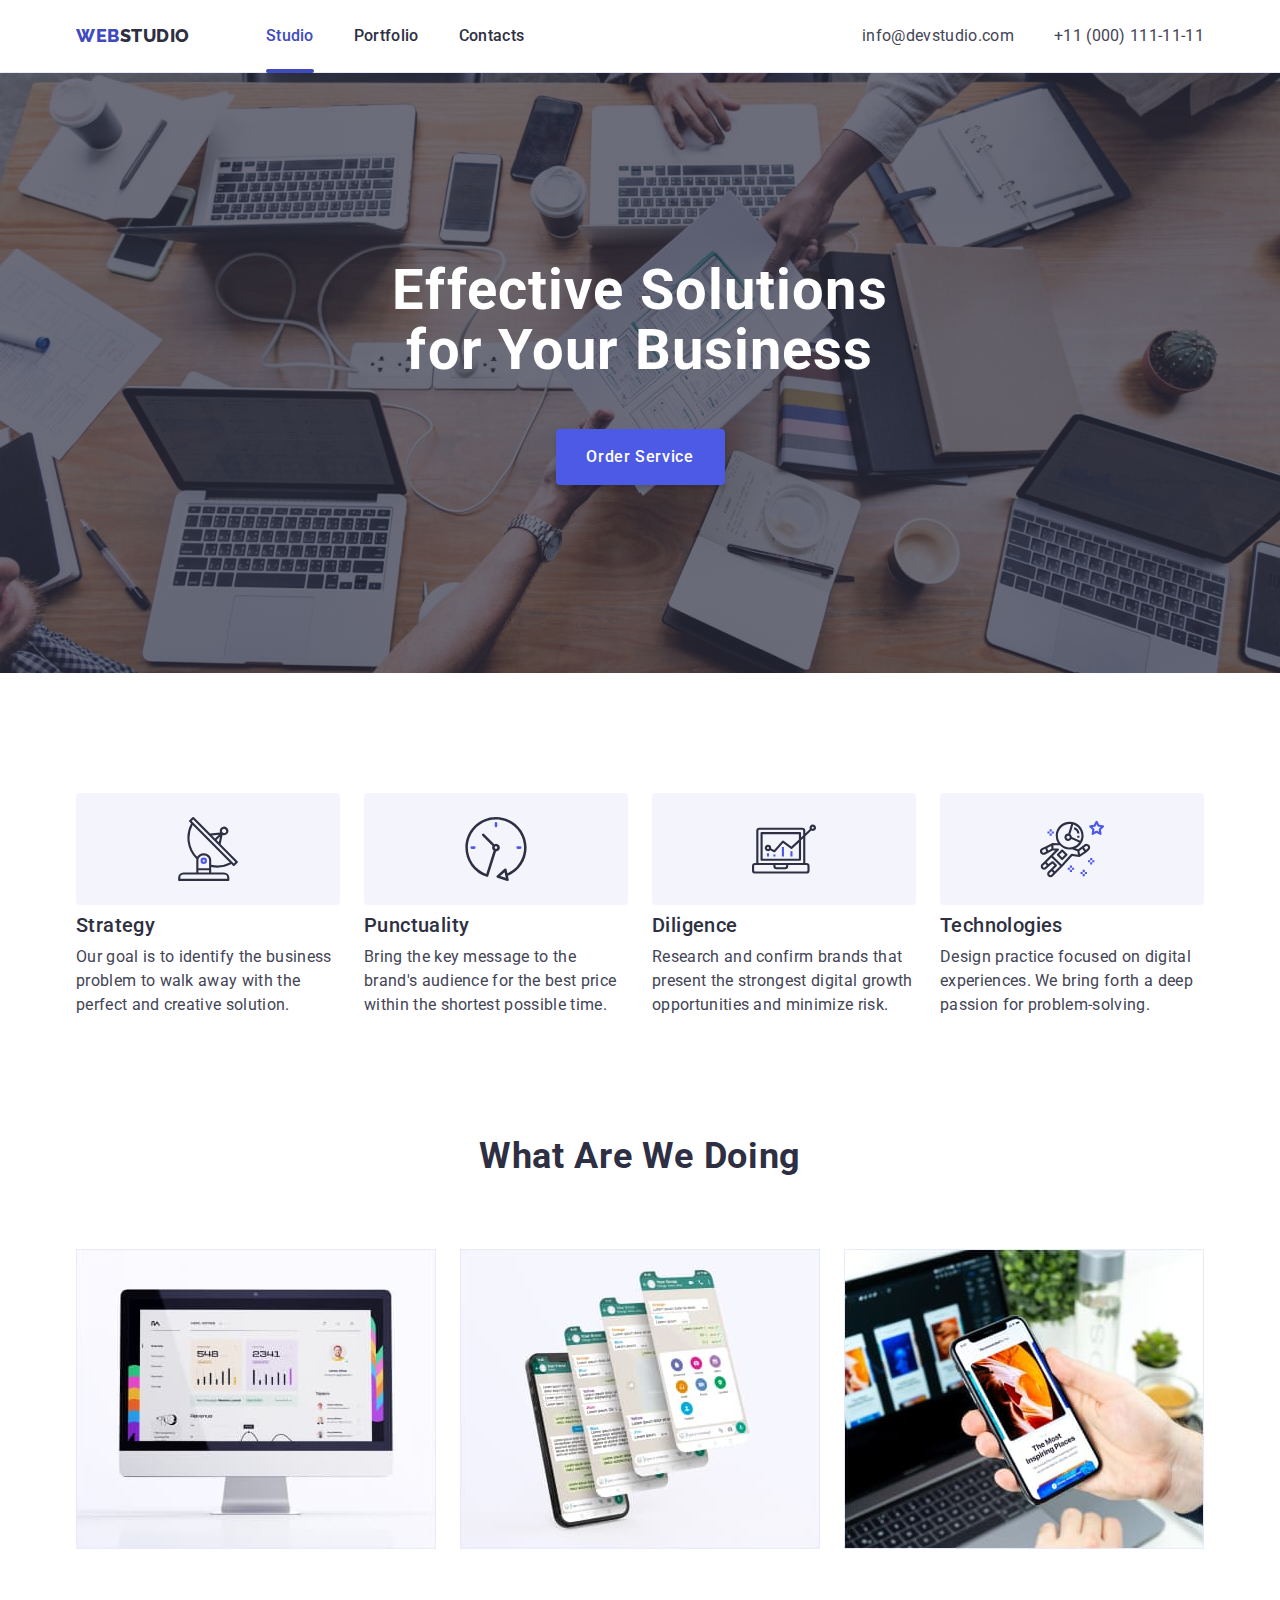
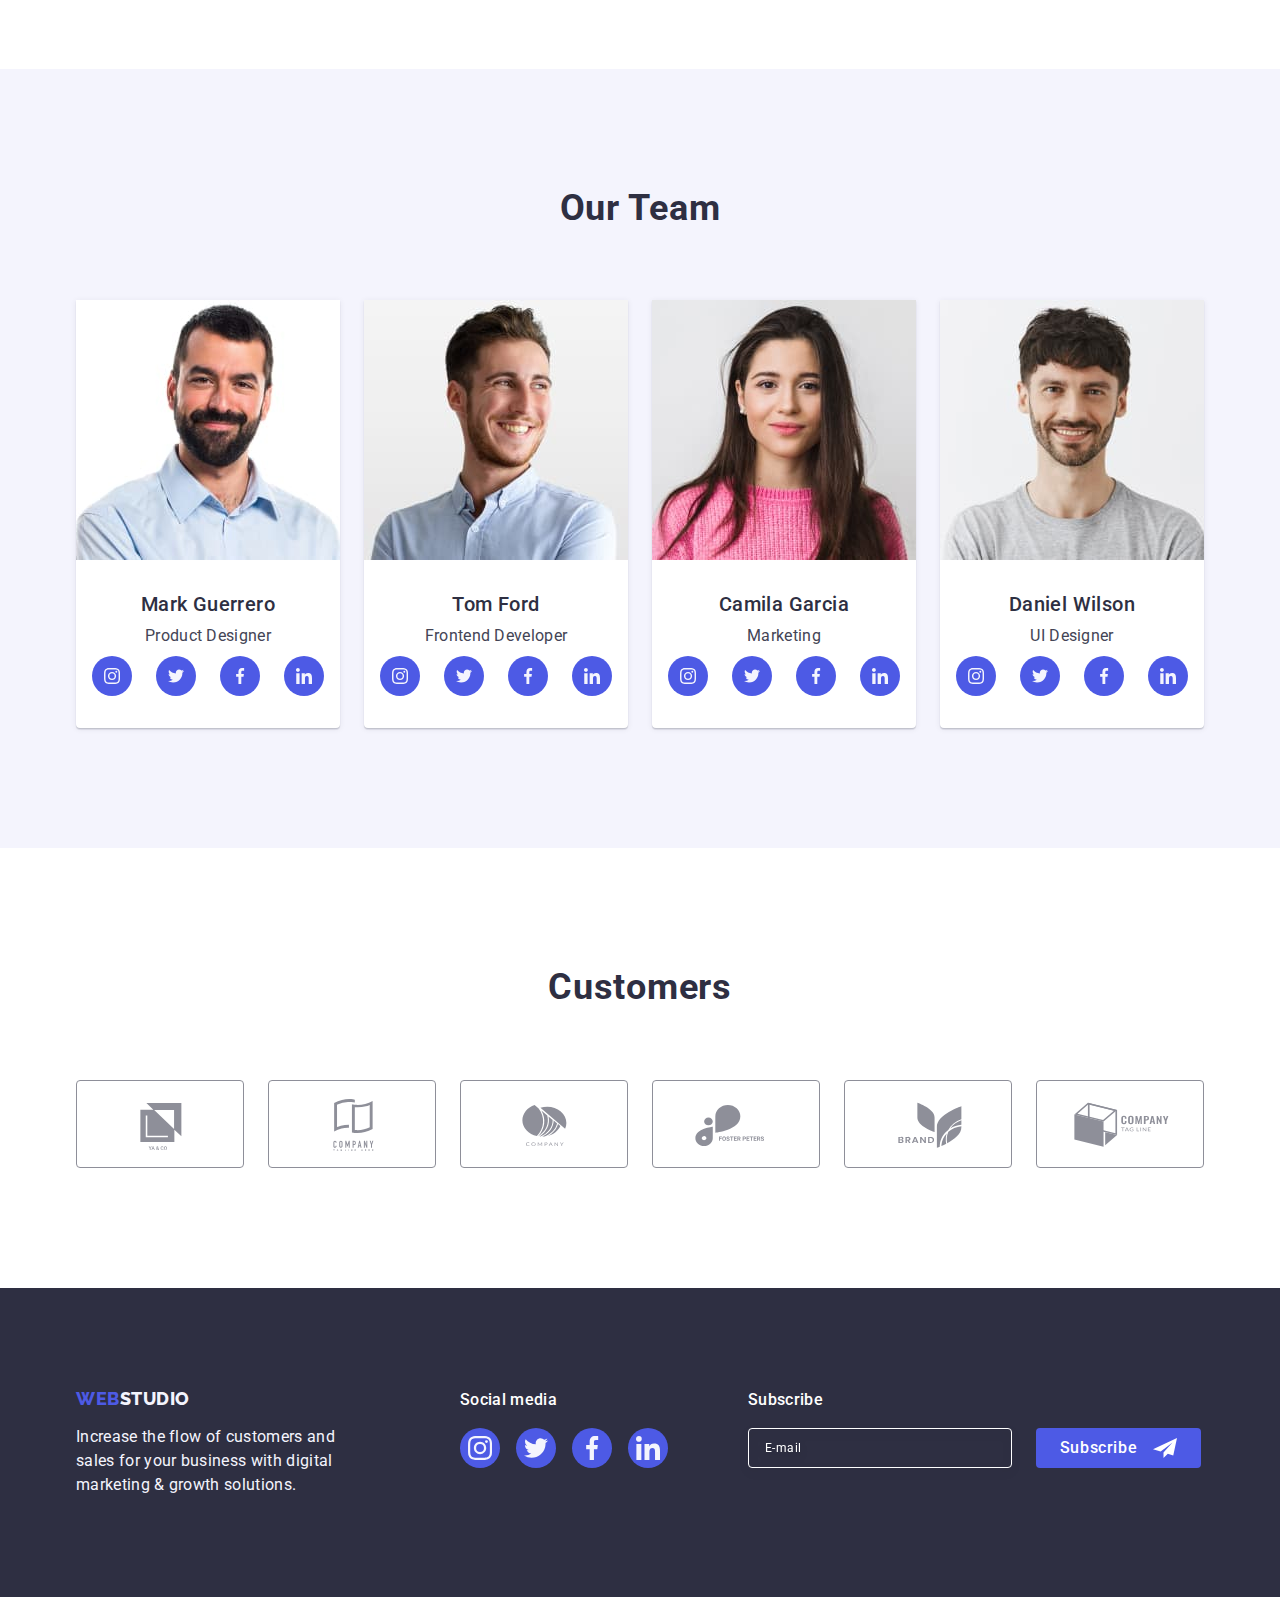
==== commit b6d2499a: "nine" ====
--- a/index.html
+++ b/index.html
@@ -12,7 +12,7 @@
       href="https://cdnjs.cloudflare.com/ajax/libs/modern-normalize/1.1.0/modern-normalize.min.css"
     />
     <link
-      href="https://fonts.googleapis.com/css2?family=Raleway:wght@800&ampfamily=Roboto:wght@400;500;700&ampdisplay=swap"
+      href="https://fonts.googleapis.com/css2?family=Montserrat:wght@400;700&family=Raleway:wght@800&family=Roboto:wght@400;500;700&display=swap"
       rel="stylesheet"
     />
     <link rel="stylesheet" href="./css/styles.css" />
@@ -531,11 +531,11 @@
               />
             </label>
             <!--<div class="button-footer-icon-wrapper">-->
-              <button class="footer-form-button">Subscribe<svg class="icon-footer-button" width="24" height="24">
+            <button class="footer-form-button" type="submit">
+              Subscribe<svg class="icon-footer-button" width="24" height="24">
                 <use href="./images/icons.svg#icon-telegram"></use>
-              </svg></button>
-              
-            </div>
+              </svg>
+            </button>
           </form>
         </div>
       </div>
@@ -551,84 +551,93 @@
         <p class="name-of-modal">Leave your contacts and we will call you back</p>
         <form class="modal-contact-form">
           <div class="modal-fieldset">
-            <label class="contact-form-field-wrapper" for="user_name">
+            <label class="contact-form-field-wrapper" for="user-name">
               <span class="contact-form-field-desc">Name</span>
             </label>
-              <div class="contact-form-input-wrapper">
-                <input
+            <div class="contact-form-input-wrapper">
+              <input
                 id="user-name"
-                  class="contact-form-field-input"
-                  type="text"
-                  name="user-name"
-                  pattern="[a-zA-Zа-яА-ЯіІїЇґҐєЄ']+"
-                  required
-                />
-                <svg class="modal-input-icon" width="18" height="24" aria-label="person-icon">
-                  <use href="./images/icons.svg#icon-person"></use>
-                </svg>
-              </div>
+                class="contact-form-field-input"
+                type="text"
+                name="user-name"
+                pattern="[a-zA-Zа-яА-ЯіІїЇґҐєЄ']+"
+                required
+              />
+              <svg class="modal-input-icon" width="18" height="24" aria-label="person-icon">
+                <use href="./images/icons.svg#icon-person"></use>
+              </svg>
+            </div>
           </div>
-            <div class="modal-fieldset">
-            <label class="contact-form-field-wrapper">
+          <div class="modal-fieldset">
+            <label class="contact-form-field-wrapper" for="user-phone">
               <span class="contact-form-field-desc">Phone</span>
             </label>
-              <div class="contact-form-input-wrapper">
-                <input
-                  class="contact-form-field-input"
-                  type="tel"
-                  name="user_tel"
-                  required
-                  pattern="[0-9]{3}-[0-9]{3}-[0-9]{2}-[0-9]{2}"
-                  title="xxx-xxx-xx-xx"
-                />
-                <svg class="modal-input-icon" width="18" height="24" aria-label="phone-icon">
-                  <use href="./images/icons.svg#icon-phone"></use>
-                </svg>
-              </div>
+            <div class="contact-form-input-wrapper">
+              <input
+                id="user-phone"
+                class="contact-form-field-input"
+                type="tel"
+                name="user_tel"
+                required
+                pattern="[0-9]{3}-[0-9]{3}-[0-9]{2}-[0-9]{2}"
+                title="xxx-xxx-xx-xx"
+              />
+              <svg class="modal-input-icon" width="18" height="24" aria-label="phone-icon">
+                <use href="./images/icons.svg#icon-phone"></use>
+              </svg>
             </div>
+          </div>
 
-            <div class="modal-fieldset">
-            <label class="contact-form-field-wrapper">
+          <div class="modal-fieldset">
+            <label class="contact-form-field-wrapper" for="user-email">
               <span class="contact-form-field-desc">Email</span>
             </label>
-              <div class="contact-form-input-wrapper">
-                <input class="contact-form-field-input" type="email" name="email" required />
-                <svg class="modal-input-icon" width="18" height="24" aria-label="email-icon">
-                  <use href="./images/icons.svg#icon-email"></use>
-                </svg>
-              </div>
+            <div class="contact-form-input-wrapper">
+              <input
+                id="user-email"
+                class="contact-form-field-input"
+                type="email"
+                name="email"
+                required
+              />
+              <svg class="modal-input-icon" width="18" height="24" aria-label="email-icon">
+                <use href="./images/icons.svg#icon-email"></use>
+              </svg>
             </div>
-            <div class="modal-texarea-div">
+          </div>
+          <div class="modal-texarea-div">
             <label for="user-comment" class="contact-form-field-wrapper">
               <span class="contact-form-field-desc">Comment</span>
             </label>
 
             <textarea
-            id="user-comment"
-                name="user-comment"
-                class="contact-form-message"
-                placeholder="Text input"
-              ></textarea>
-            
+              id="user-comment"
+              name="user-comment"
+              class="contact-form-message"
+              placeholder="Text input"
+            ></textarea>
           </div>
           <div class="check-box-div">
-            
-              <input id="user-privacy" type="checkbox" class="contact-form-checkbox visually-hidden" name="user-privacy" value="true" required />
-              <label class="privat-policy" for="user-privacy" >I accept the terms and conditions of the 
-                
-              <span class="icon-set-checkbox"><svg
-                class="contact-form-own-checkbox"
-                width="10"
-                height="8"
-              >
-                <use
-                  class="contact-form-checkmark-icon"
-                  href="./images/icons.svg#icon-Vector"
-                ></use>
-              </svg></span>
+            <input
+              id="user-privacy"
+              type="checkbox"
+              class="contact-form-checkbox visually-hidden"
+              name="user-privacy"
+              value="true"
+              required
+            />
+            <label class="privat-policy" for="user-privacy">
+              <span class="icon-set-checkbox"
+                ><svg class="contact-form-own-checkbox" width="10" height="8">
+                  <use
+                    class="contact-form-checkmark-icon"
+                    href="./images/icons.svg#icon-Vector"
+                  ></use>
+                </svg> </span
+              >I accept the terms and conditions of the
               <a class="privacy-policy-desc" href="">Privacy Policy</a>
-              </label>
-      </div>
+            </label>
+          </div>
           <button class="contact-form-submit">Send</button>
         </form>
       </div>
--- a/css/styles.css
+++ b/css/styles.css
@@ -97,6 +97,7 @@
   padding-bottom: 24px;
 }
 .link-nav {
+  display: block;
   position: relative;
   font-style: normal;
   font-weight: 500;
@@ -675,6 +676,7 @@
   left: 16px;
   transform: translateY(-50%);
   transition: fill var(--transition-duration-and-func);
+  fill: var(--background-color);
 }
 .contact-form-input-wrapper {
   position: relative;
@@ -687,6 +689,7 @@
   fill: var(--logo-fill-color);
 }
 .contact-form-message {
+  display: block;
   width: 100%;
   height: 120px;
   font-size: 12px;
@@ -725,25 +728,25 @@
 }
 .modal-contact-form {
 }
-.contact-form-own-checkbox {
+/*.contact-form-own-checkbox {
   border: 1px solid rgba(46, 47, 66, 0.4);
   border-radius: 2px;
   padding: 4px 3px;
   cursor: pointer;
   margin-right: 8px;
-}
-.contact-form-checkmark-icon {
+}*/
+/*.contact-form-checkmark-icon {
   opacity: 0;
 }
 .contact-form-checkbox + .contact-form-own-checkbox > .contact-form-checkmark-icon {
   opacity: 1;
-}
+}*/
 .contact-form-checkbox {
   position: absolute;
   appearance: none;
 }
 
-.icon-set-checkbox:checked + .contact-form-own-checkbox {
+.contact-form-checkbox:checked + .privat-policy .icon-set-checkbox {
   border: none;
   background-color: var(--focus-nav-ccolor);
   fill: var(--backround-white-color);
@@ -805,6 +808,7 @@
   height: 16px;
   border: 1px solid rgba(46, 47, 66, 0.4);
   border-radius: 2px;
+  margin-right: 8px;
   transition: background-color 250ms cubic-bezier(0.4, 0, 0.2, 1),
     border 250ms cubic-bezier(0.4, 0, 0.2, 1), fill 250ms cubic-bezier(0.4, 0, 0.2, 1);
 }
